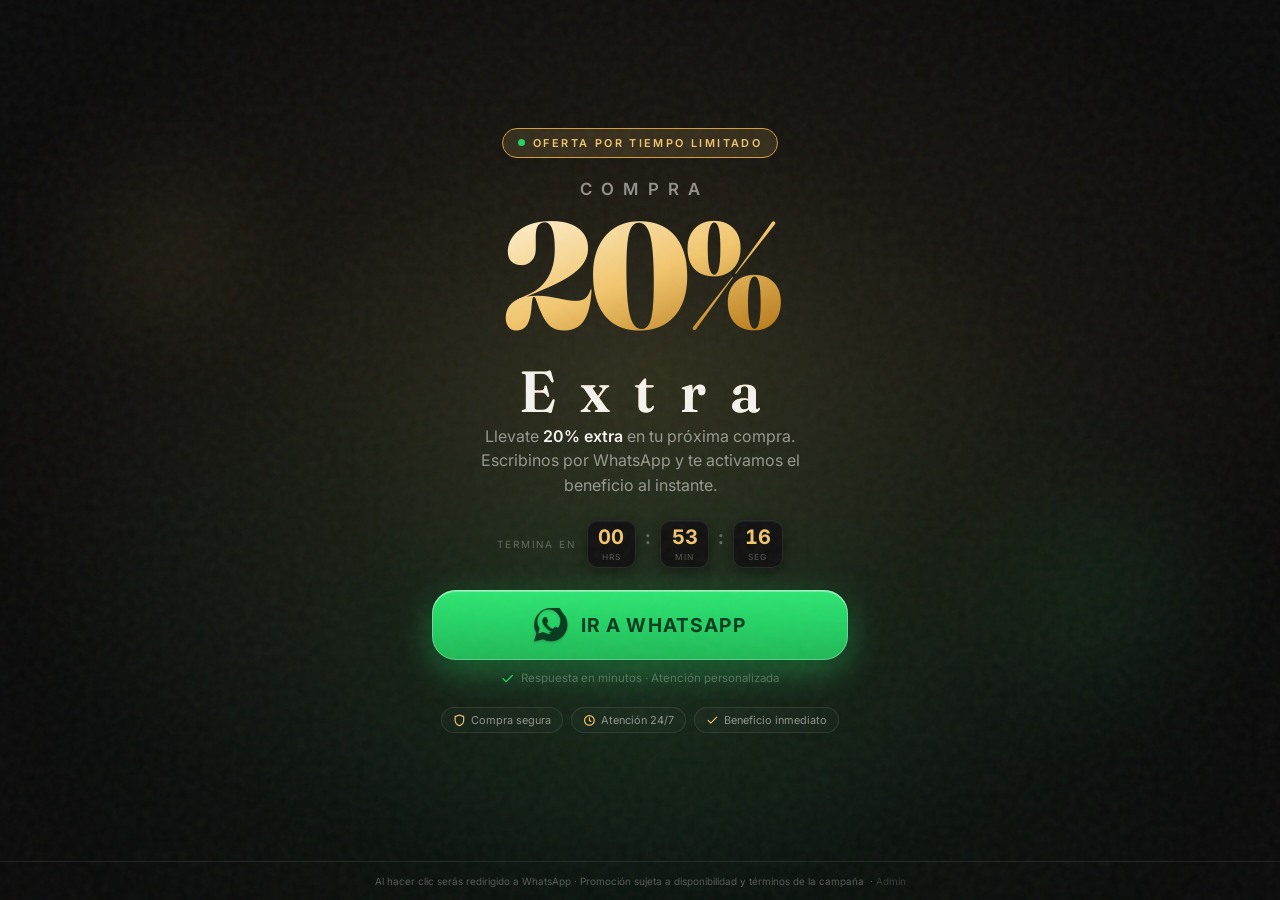
==== index.html @ f652fcaa "Update README and index.html for improved clarity and security measures" ====
<!DOCTYPE html>
<html lang="es">
<head>
<meta charset="UTF-8" />
<meta name="viewport" content="width=device-width, initial-scale=1.0, viewport-fit=cover" />
<meta name="description" content="Promoción especial: COMPRA y llevate 20% EXTRA. Escribinos por WhatsApp y aprovechá la oferta por tiempo limitado." />
<meta name="theme-color" content="#0b0b0b" />
<title>COMPRA · 20% EXTRA | Oferta Especial</title>

<!-- Open Graph / redes -->
<meta property="og:title" content="COMPRA · 20% EXTRA" />
<meta property="og:description" content="Llevate 20% EXTRA en tu compra. Escribinos por WhatsApp." />
<meta property="og:type" content="website" />

<!-- Favicon inline (emoji 🎁) -->
<link rel="icon" href="data:image/svg+xml,<svg xmlns=%22http://www.w3.org/2000/svg%22 viewBox=%220 0 100 100%22><text y=%22.9em%22 font-size=%2290%22>🎁</text></svg>" />

<!-- Tipografías: Fraunces (display) + Inter (texto) -->
<link rel="preconnect" href="https://fonts.googleapis.com" />
<link rel="preconnect" href="https://fonts.gstatic.com" crossorigin />
<link href="https://fonts.googleapis.com/css2?family=Fraunces:opsz,wght@9..144,600;9..144,900&family=Inter:wght@400;500;600;700&display=swap" rel="stylesheet" />

<style>
/* ==========================================================
   DESIGN TOKENS
   ========================================================== */
:root {
  --bg:            #0b0b0b;
  --bg-soft:       #111110;
  --gold:          #f2c66d;
  --gold-deep:     #d4a03f;
  --gold-soft:     rgba(242, 198, 109, .14);
  --wa:            #25D366;
  --wa-deep:       #1fb855;
  --wa-dark:       #053b1e;
  --text:          #f5f3ee;
  --text-dim:      rgba(245, 243, 238, .55);
  --text-faint:    rgba(245, 243, 238, .32);
  --line:          rgba(245, 243, 238, .10);
  --radius-lg:     1.5rem;
  --radius-md:     1rem;
  --ease-spring:   cubic-bezier(.22, 1.4, .36, 1);
  --ease-out:      cubic-bezier(.16, 1, .3, 1);
}

*, *::before, *::after { margin: 0; padding: 0; box-sizing: border-box; -webkit-tap-highlight-color: transparent; }

html { height: 100%; }

body {
  min-height: 100svh;
  background: var(--bg);
  color: var(--text);
  font-family: 'Inter', system-ui, -apple-system, sans-serif;
  display: flex;
  flex-direction: column;
  overflow-x: hidden;
  position: relative;
  isolation: isolate;
}

::selection { background: var(--gold); color: #0b0b0b; }

:focus-visible {
  outline: 2px solid var(--wa);
  outline-offset: 4px;
  border-radius: 4px;
}

/* ==========================================================
   FONDO: gradientes radiales + grano
   ========================================================== */
.bg-fx { position: fixed; inset: 0; z-index: -1; overflow: hidden; pointer-events: none; }

.bg-fx::before {
  content: "";
  position: absolute;
  top: -22%; left: 50%;
  transform: translateX(-50%);
  width: 130vmax; height: 90vmax;
  background: radial-gradient(ellipse at center, rgba(242,198,109,.16) 0%, rgba(242,198,109,.05) 32%, transparent 62%);
}
.bg-fx::after {
  content: "";
  position: absolute;
  bottom: -30%; left: 50%;
  transform: translateX(-50%);
  width: 110vmax; height: 80vmax;
  background: radial-gradient(ellipse at center, rgba(37,211,102,.13) 0%, rgba(37,211,102,.04) 35%, transparent 65%);
}

/* Orbes flotantes decorativos */
.orb {
  position: absolute;
  border-radius: 50%;
  filter: blur(60px);
  opacity: .5;
  animation: orbFloat 11s ease-in-out infinite alternate;
}
.orb--gold  { width: 180px; height: 180px; top: 12%;  left: -70px;  background: radial-gradient(circle, rgba(242,198,109,.35), transparent 70%); }
.orb--green { width: 220px; height: 220px; bottom: 18%; right: -80px; background: radial-gradient(circle, rgba(37,211,102,.30), transparent 70%); animation-delay: -5.5s; }

@keyframes orbFloat {
  from { transform: translateY(0) scale(1); }
  to   { transform: translateY(-46px) scale(1.12); }
}

/* Grano de película (SVG feTurbulence) */
.grain {
  position: fixed; inset: -50%;
  z-index: 50;
  pointer-events: none;
  opacity: .05;
  background-image: url("data:image/svg+xml,%3Csvg viewBox='0 0 250 250' xmlns='http://www.w3.org/2000/svg'%3E%3Cfilter id='n'%3E%3CfeTurbulence type='fractalNoise' baseFrequency='0.85' numOctaves='3' stitchTiles='stitch'/%3E%3C/filter%3E%3Crect width='100%25' height='100%25' filter='url(%23n)'/%3E%3C/svg%3E");
  animation: grainShift 7s steps(6) infinite;
}
@keyframes grainShift {
  0%,100% { transform: translate(0,0); }
  20% { transform: translate(-3%,2%); }
  40% { transform: translate(3%,-2%); }
  60% { transform: translate(-2%,-3%); }
  80% { transform: translate(2%,3%); }
}

/* ==========================================================
   LAYOUT PRINCIPAL
   ========================================================== */
.page {
  flex: 1;
  display: flex;
  flex-direction: column;
  align-items: center;
  justify-content: center;
  text-align: center;
  padding: max(1.1rem, env(safe-area-inset-top)) 1.25rem max(1.1rem, env(safe-area-inset-bottom));
  gap: clamp(.9rem, 2.6vh, 1.6rem);
}

/* ---------- Badge superior ---------- */
.badge {
  display: inline-flex;
  align-items: center;
  gap: .5rem;
  padding: .42rem .95rem;
  border: 1px solid var(--gold-deep);
  border-radius: 999px;
  background: var(--gold-soft);
  color: var(--gold);
  font-size: .68rem;
  font-weight: 600;
  letter-spacing: .22em;
  text-transform: uppercase;
  backdrop-filter: blur(6px);
  animation: rise .7s var(--ease-out) both;
}
.badge .dot {
  width: .45rem; height: .45rem;
  border-radius: 50%;
  background: var(--wa);
  box-shadow: 0 0 0 0 rgba(37,211,102,.6);
  animation: livePulse 2s ease-out infinite;
}
@keyframes livePulse {
  0%   { box-shadow: 0 0 0 0 rgba(37,211,102,.55); }
  70%  { box-shadow: 0 0 0 .55rem rgba(37,211,102,0); }
  100% { box-shadow: 0 0 0 0 rgba(37,211,102,0); }
}

/* ---------- Promoción principal ---------- */
.promo { display: flex; flex-direction: column; align-items: center; gap: .35rem; }

.promo__kicker {
  font-size: clamp(.85rem, 3.4vw, 1.05rem);
  font-weight: 600;
  letter-spacing: .55em;
  text-indent: .55em; /* equilibra el letter-spacing */
  text-transform: uppercase;
  color: var(--text-dim);
  animation: rise .7s var(--ease-out) .12s both;
}

.promo__title {
  font-family: 'Fraunces', serif;
  font-weight: 900;
  font-size: clamp(4.4rem, 22vw, 9.5rem);
  line-height: .92;
  letter-spacing: -0.03em;
  background: linear-gradient(160deg, #fff6dd 0%, var(--gold) 28%, #b57716 52%, #ffe9a8 68%, var(--gold) 85%, #fff6dd 100%);
  background-size: 220% 100%;
  -webkit-background-clip: text;
          background-clip: text;
  -webkit-text-fill-color: transparent;
  color: transparent;
  filter: drop-shadow(0 6px 34px rgba(242,198,109,.28));
  animation: rise .8s var(--ease-out) .22s both, shimmer 5.5s ease-in-out 1.2s infinite;
}
@keyframes shimmer {
  0%, 100% { background-position: 0% 50%; }
  50%      { background-position: 100% 50%; }
}
.promo__title .extra {
  display: block;
  font-size: .38em;
  font-weight: 600;
  letter-spacing: .42em;
  text-indent: .42em;
  margin-top: .35em;
  -webkit-text-fill-color: var(--text);
  color: var(--text);
  background: none;
  filter: none;
}

.promo__sub {
  max-width: 34ch;
  font-size: clamp(.85rem, 3.6vw, 1rem);
  line-height: 1.55;
  color: var(--text-dim);
  animation: rise .7s var(--ease-out) .34s both;
}
.promo__sub strong { color: var(--text); font-weight: 600; }

/* ---------- Countdown ---------- */
.countdown {
  display: flex;
  align-items: center;
  gap: .55rem;
  animation: rise .7s var(--ease-out) .44s both;
}
.countdown__label {
  font-size: .62rem;
  letter-spacing: .18em;
  text-transform: uppercase;
  color: var(--text-faint);
  margin-right: .15rem;
}
.countdown__cell {
  min-width: 3.1rem;
  padding: .4rem .35rem .35rem;
  background: var(--bg-soft);
  border: 1px solid var(--line);
  border-radius: .65rem;
  box-shadow: inset 0 1px 0 rgba(255,255,255,.05), 0 4px 14px rgba(0,0,0,.4);
}
.countdown__num {
  display: block;
  font-variant-numeric: tabular-nums;
  font-size: 1.25rem;
  font-weight: 700;
  color: var(--gold);
  line-height: 1;
}
.countdown__unit {
  display: block;
  margin-top: .3rem;
  font-size: .52rem;
  letter-spacing: .14em;
  text-transform: uppercase;
  color: var(--text-faint);
}
.countdown__sep { font-size: 1.15rem; font-weight: 700; color: var(--text-faint); padding-bottom: .9rem; }

/* ---------- CTA WhatsApp ---------- */
.cta-wrap {
  display: flex;
  flex-direction: column;
  align-items: center;
  gap: .7rem;
  width: 100%;
  animation: rise .7s var(--ease-out) .54s both;
}

.cta {
  position: relative;
  display: inline-flex;
  align-items: center;
  justify-content: center;
  gap: .8rem;
  width: min(100%, 26rem);
  padding: 1.05rem 1.6rem;
  border: none;
  border-radius: var(--radius-lg);
  background: linear-gradient(180deg, #2ee673 0%, var(--wa) 45%, var(--wa-deep) 100%);
  color: var(--wa-dark);
  font-family: 'Inter', sans-serif;
  font-size: clamp(1.02rem, 4.6vw, 1.2rem);
  font-weight: 700;
  letter-spacing: .06em;
  text-decoration: none;
  text-transform: uppercase;
  cursor: pointer;
  box-shadow:
    0 0 0 1px rgba(255,255,255,.28) inset,
    0 2px 0 rgba(255,255,255,.35) inset,
    0 10px 34px rgba(37,211,102,.42),
    0 2px 8px rgba(0,0,0,.5);
  transition: transform .18s var(--ease-spring), box-shadow .18s var(--ease-out), filter .18s var(--ease-out);
  overflow: hidden;
}
/* Aro de pulso detrás del botón */
.cta::before {
  content: "";
  position: absolute; inset: 0;
  border-radius: inherit;
  animation: ctaPulse 2.6s ease-out infinite;
  box-shadow: 0 0 0 0 rgba(37,211,102,.5);
  pointer-events: none;
}
@keyframes ctaPulse {
  0%   { box-shadow: 0 0 0 0 rgba(37,211,102,.45); }
  70%  { box-shadow: 0 0 0 1.4rem rgba(37,211,102,0); }
  100% { box-shadow: 0 0 0 0 rgba(37,211,102,0); }
}
/* Destello que cruza el botón */
.cta::after {
  content: "";
  position: absolute;
  top: -20%; left: -80%;
  width: 45%; height: 140%;
  background: linear-gradient(100deg, transparent, rgba(255,255,255,.65), transparent);
  transform: skewX(-22deg);
  animation: ctaGlare 3.8s ease-in-out 1.4s infinite;
  pointer-events: none;
}
@keyframes ctaGlare {
  0%, 55% { left: -80%; }
  85%, 100% { left: 135%; }
}
.cta:hover  { transform: translateY(-2px) scale(1.02); filter: brightness(1.06); box-shadow: 0 0 0 1px rgba(255,255,255,.3) inset, 0 2px 0 rgba(255,255,255,.4) inset, 0 14px 44px rgba(37,211,102,.52), 0 3px 10px rgba(0,0,0,.5); }
.cta:active { transform: translateY(1px) scale(.98); }

.cta svg { flex: 0 0 auto; width: 1.75em; height: 1.75em; filter: drop-shadow(0 1px 1px rgba(0,0,0,.25)); }

.cta-note {
  font-size: .72rem;
  color: var(--text-faint);
  display: flex;
  align-items: center;
  gap: .35rem;
}
.cta-note svg { width: .85rem; height: .85rem; stroke: var(--wa); }

/* ---------- Ref detectado (debug-friendly, sutil) ---------- */
.ref-tag {
  font-size: .62rem;
  letter-spacing: .12em;
  text-transform: uppercase;
  color: var(--text-faint);
  border: 1px dashed var(--line);
  border-radius: .4rem;
  padding: .28rem .55rem;
  animation: rise .7s var(--ease-out) .62s both;
}
.ref-tag[hidden] { display: none; }

/* ---------- Trust badges ---------- */
.trust {
  display: flex;
  flex-wrap: wrap;
  justify-content: center;
  gap: .45rem;
  animation: rise .7s var(--ease-out) .68s both;
}
.trust li {
  list-style: none;
  display: inline-flex;
  align-items: center;
  gap: .35rem;
  font-size: .68rem;
  color: var(--text-dim);
  border: 1px solid var(--line);
  border-radius: 999px;
  padding: .32rem .7rem;
  background: rgba(255,255,255,.02);
}
.trust svg { width: .8rem; height: .8rem; stroke: var(--gold); }

/* ==========================================================
   ANIMACIÓN DE ENTRADA
   ========================================================== */
@keyframes rise {
  from { opacity: 0; transform: translateY(26px); filter: blur(6px); }
  to   { opacity: 1; transform: translateY(0);    filter: blur(0); }
}

/* ==========================================================
   FOOTER
   ========================================================== */
.foot {
  padding: .8rem 1rem calc(.8rem + env(safe-area-inset-bottom));
  text-align: center;
  font-size: .62rem;
  color: var(--text-faint);
  border-top: 1px solid var(--line);
}

/* ==========================================================
   DESKTOP  ≥ 768px
   ========================================================== */
@media (min-width: 768px) {
  .page { gap: 1.35rem; }
  .cta { padding: 1.15rem 2rem; }
  .orb--gold  { left: 6%; top: 18%; }
  .orb--green { right: 6%; bottom: 22%; }
}

/* ==========================================================
   REDUCED MOTION
   ========================================================== */
@media (prefers-reduced-motion: reduce) {
  *, *::before, *::after {
    animation-duration: .001s !important;
    animation-iteration-count: 1 !important;
    transition-duration: .001s !important;
  }
}
/* ==========================================================
   PANEL DE ADMINISTRACIÓN
   ========================================================== */
.admin[hidden] { display: none; }
.admin {
  position: fixed; inset: 0;
  z-index: 70;
  display: flex;
  align-items: center;
  justify-content: center;
  padding: .9rem;
}
.admin__backdrop {
  position: absolute; inset: 0;
  background: rgba(4, 4, 4, .78);
  backdrop-filter: blur(8px);
  animation: fadeIn .25s var(--ease-out);
}
@keyframes fadeIn { from { opacity: 0; } to { opacity: 1; } }

.admin__panel {
  position: relative;
  width: min(100%, 34rem);
  max-height: 92svh;
  overflow-y: auto;
  overscroll-behavior: contain;
  background: linear-gradient(180deg, #151513 0%, var(--bg-soft) 100%);
  border: 1px solid rgba(242,198,109,.28);
  border-radius: var(--radius-lg);
  box-shadow: 0 30px 80px rgba(0,0,0,.65), 0 0 0 1px rgba(255,255,255,.04) inset;
  padding: 1.25rem 1.25rem 1.4rem;
  text-align: left;
  animation: panelIn .35s var(--ease-spring);
}
@keyframes panelIn { from { opacity: 0; transform: translateY(28px) scale(.96); } to { opacity: 1; transform: none; } }

.admin__head {
  display: flex; align-items: flex-start; justify-content: space-between; gap: 1rem;
  border-bottom: 1px solid var(--line);
  padding-bottom: .85rem;
  margin-bottom: .9rem;
}
.admin__kicker {
  font-size: .58rem; letter-spacing: .3em; text-transform: uppercase;
  color: var(--gold); font-weight: 600; margin-bottom: .3rem;
}
.admin__title {
  font-family: 'Fraunces', serif; font-weight: 600;
  font-size: 1.25rem; letter-spacing: -.01em; color: var(--text);
}
.admin__close {
  flex: 0 0 auto;
  width: 2.1rem; height: 2.1rem;
  display: grid; place-items: center;
  background: rgba(255,255,255,.04);
  border: 1px solid var(--line);
  border-radius: .65rem;
  color: var(--text-dim);
  cursor: pointer;
  transition: color .15s, border-color .15s, transform .15s;
}
.admin__close:hover { color: var(--text); border-color: rgba(255,255,255,.25); transform: rotate(90deg); }
.admin__close svg { width: 1rem; height: 1rem; }

.admin__notice {
  display: flex; gap: .55rem; align-items: flex-start;
  font-size: .72rem; line-height: 1.5; color: var(--gold);
  background: var(--gold-soft);
  border: 1px solid rgba(242,198,109,.30);
  border-left-width: 3px;
  border-radius: .6rem;
  padding: .6rem .7rem;
  margin-bottom: .95rem;
}
.admin__notice code {
  font-family: ui-monospace, monospace; font-size: .85em;
  background: rgba(0,0,0,.35); border-radius: .3em; padding: .1em .35em;
}

.field { display: block; margin-bottom: .8rem; }
.field__label {
  display: block;
  font-size: .62rem; letter-spacing: .16em; text-transform: uppercase;
  color: var(--text-faint); font-weight: 600;
  margin-bottom: .35rem;
}
.field input, .field select, .campaign-row input {
  width: 100%;
  background: #161613;
  border: 1px solid var(--line);
  border-radius: .6rem;
  color: var(--text);
  font-family: 'Inter', sans-serif;
  font-size: .9rem;
  padding: .62rem .7rem;
  transition: border-color .15s, box-shadow .15s;
}
.field input:focus, .field select:focus, .campaign-row input:focus {
  outline: none;
  border-color: var(--wa);
  box-shadow: 0 0 0 3px rgba(37,211,102,.18);
}

.campaigns__head {
  display: grid;
  grid-template-columns: minmax(0,1fr) minmax(0,1.15fr) 2.2rem;
  gap: .5rem;
  padding: 0 .2rem .35rem;
  font-size: .58rem; letter-spacing: .16em; text-transform: uppercase;
  color: var(--text-faint); font-weight: 600;
}
.campaigns__list { list-style: none; display: flex; flex-direction: column; gap: .45rem; margin-bottom: .6rem; }
.campaign-row {
  display: grid;
  grid-template-columns: minmax(0,1fr) minmax(0,1.15fr) 2.2rem;
  gap: .5rem; align-items: center;
}
.campaign-row input.input--error { border-color: #ff5a5a; box-shadow: 0 0 0 3px rgba(255,90,90,.15); }
.campaign-row__del {
  width: 2.2rem; height: 2.2rem;
  display: grid; place-items: center;
  background: rgba(255,90,90,.08);
  border: 1px solid rgba(255,90,90,.25);
  border-radius: .6rem;
  color: #ff9c9c;
  cursor: pointer;
  transition: background .15s, transform .15s;
}
.campaign-row__del:hover { background: rgba(255,90,90,.18); transform: scale(1.08); }
.campaign-row__del svg { width: 1rem; height: 1rem; }

.btn {
  display: inline-flex; align-items: center; justify-content: center; gap: .4rem;
  font-family: 'Inter', sans-serif;
  font-size: .78rem; font-weight: 600;
  letter-spacing: .04em;
  border-radius: .7rem;
  padding: .68rem 1rem;
  cursor: pointer;
  border: 1px solid transparent;
  transition: transform .15s, filter .15s, background .15s, border-color .15s, color .15s;
  white-space: nowrap;
}
.btn:active { transform: scale(.96); }
.btn--primary {
  background: linear-gradient(180deg, #2ee673, var(--wa) 55%, var(--wa-deep));
  color: var(--wa-dark);
  box-shadow: 0 6px 18px rgba(37,211,102,.35);
}
.btn--primary:hover { filter: brightness(1.08); }
.btn--ghost {
  background: rgba(255,255,255,.04);
  border-color: var(--line);
  color: var(--text-dim);
}
.btn--ghost:hover { color: var(--text); border-color: rgba(255,255,255,.22); }
.btn--small { padding: .5rem .8rem; font-size: .72rem; }

.admin__actions { display: flex; gap: .55rem; margin: .9rem 0; flex-wrap: wrap; }
.admin__export { display: flex; gap: .45rem; flex-wrap: wrap; border-top: 1px solid var(--line); padding-top: .85rem; margin-bottom: .9rem; }

.linkbuilder__row {
  display: grid;
  grid-template-columns: minmax(0,.9fr) minmax(0,1.6fr) auto;
  gap: .45rem;
  margin: .35rem 0 .35rem;
}
.linkbuilder__row input {
  background: #101010;
  border: 1px solid var(--line);
  border-radius: .6rem;
  color: var(--gold);
  font-family: ui-monospace, monospace;
  font-size: .72rem;
  padding: .55rem .6rem;
  min-width: 0;
}
.admin__fine { font-size: .62rem; color: var(--text-faint); line-height: 1.5; margin-top: .35rem; }
.admin__fine code { font-family: ui-monospace, monospace; background: rgba(255,255,255,.05); padding: .05em .3em; border-radius: .3em; }

.pinrow { display: flex; gap: .55rem; align-items: flex-end; border-top: 1px solid var(--line); padding-top: .85rem; }
.pinrow .field { flex: 1; margin-bottom: 0; }

/* Portón PIN */
.admin__gate { text-align: center; padding: .5rem .25rem .25rem; }
.admin__gate p { font-size: .8rem; color: var(--text-dim); margin-bottom: .65rem; }
.admin__gate form { display: flex; gap: .5rem; max-width: 20rem; margin: 0 auto; }
.admin__gate input {
  flex: 1; min-width: 0;
  background: #161613; border: 1px solid var(--line); border-radius: .6rem;
  color: var(--text); padding: .65rem .75rem; font-size: .95rem;
  letter-spacing: .2em; text-align: center;
}
.admin__gate input:focus { outline: none; border-color: var(--gold); box-shadow: 0 0 0 3px var(--gold-soft); }

/* Toast de confirmación */
.toast {
  position: absolute;
  left: 50%; bottom: 1.1rem;
  transform: translate(-50%, 12px);
  background: #1d1d1a;
  border: 1px solid rgba(37,211,102,.4);
  color: #8bf0b4;
  font-size: .75rem; font-weight: 600;
  padding: .45rem .95rem;
  border-radius: 999px;
  opacity: 0; pointer-events: none;
  transition: opacity .25s, transform .25s;
  white-space: nowrap;
  max-width: 90%;
  overflow: hidden; text-overflow: ellipsis;
}
.toast--show { opacity: 1; transform: translate(-50%, 0); }
.toast--error { border-color: rgba(255,90,90,.45); color: #ff9c9c; }

@media (max-width: 560px) {
  .admin { padding: 0; align-items: flex-end; }
  .admin__panel {
    width: 100%; max-height: 96svh;
    border-radius: 1.1rem 1.1rem 0 0;
    border-left: none; border-right: none; border-bottom: none;
    padding: 1.1rem 1rem calc(1.2rem + env(safe-area-inset-bottom));
  }
  .campaigns__head { display: none; }
  .campaign-row {
    grid-template-columns: 1fr 2.2rem;
    grid-template-areas: "code del" "phone del";
    row-gap: .35rem;
  }
  .campaign-row input[data-field="code"]  { grid-area: code; }
  .campaign-row input[data-field="phone"] { grid-area: phone; }
  .campaign-row__del { grid-area: del; align-self: stretch; height: auto; }
  .linkbuilder__row { grid-template-columns: 1fr; }
  .linkbuilder__row select { order: -1; }
}

</style>
</head>

<body>

<!-- Capas de fondo decorativas -->
<div class="bg-fx" aria-hidden="true">
  <div class="orb orb--gold"></div>
  <div class="orb orb--green"></div>
</div>
<div class="grain" aria-hidden="true"></div>

<main class="page">

  <!-- Badge de campaña activa -->
  <span class="badge"><span class="dot"></span> Oferta por tiempo limitado</span>

  <!-- Encabezado promocional -->
  <header class="promo">
    <p class="promo__kicker">Compra</p>
    <h1 class="promo__title">20%<span class="extra">Extra</span></h1>
    <p class="promo__sub">Llevate <strong>20% extra</strong> en tu próxima compra.<br />Escribinos por WhatsApp y te activamos el beneficio al instante.</p>
  </header>

  <!-- Countdown hasta las 23:59 de hoy -->
  <div class="countdown" role="timer" aria-label="Tiempo restante de la oferta">
    <span class="countdown__label">Termina en</span>
    <div class="countdown__cell"><span class="countdown__num" id="cd-h">00</span><span class="countdown__unit">hrs</span></div>
    <span class="countdown__sep">:</span>
    <div class="countdown__cell"><span class="countdown__num" id="cd-m">00</span><span class="countdown__unit">min</span></div>
    <span class="countdown__sep">:</span>
    <div class="countdown__cell"><span class="countdown__num" id="cd-s">00</span><span class="countdown__unit">seg</span></div>
  </div>

  <!-- CTA principal: WhatsApp -->
  <div class="cta-wrap">
    <a id="cta-whatsapp" class="cta" href="https://wa.me/595981234567?text=Hola%2C%20vengo%20de%20la%20campa%C3%B1a"
       target="_blank" rel="noopener noreferrer" aria-label="Ir a WhatsApp y aprovechar la oferta">
      <!-- Icono oficial de WhatsApp -->
      <svg viewBox="0 0 24 24" fill="currentColor" aria-hidden="true">
        <path d="M17.472 14.382c-.297-.149-1.758-.867-2.03-.967-.273-.099-.471-.148-.67.15-.197.297-.767.966-.94 1.164-.173.199-.347.223-.644.075-.297-.15-1.255-.463-2.39-1.475-.883-.788-1.48-1.761-1.653-2.059-.173-.297-.018-.458.13-.606.134-.133.297-.347.446-.52.149-.174.198-.298.297-.497.099-.198.05-.371-.025-.52-.075-.149-.669-1.612-.916-2.207-.242-.579-.487-.5-.669-.51-.173-.008-.371-.01-.57-.01-.198 0-.52.074-.792.372-.272.297-1.04 1.016-1.04 2.479 0 1.462 1.065 2.875 1.213 3.074.149.198 2.096 3.2 5.077 4.487.709.306 1.262.489 1.694.625.712.227 1.36.195 1.871.118.571-.085 1.758-.718 2.006-1.41.248-.694.248-1.289.173-1.41-.074-.124-.272-.198-.57-.347m-5.421 4.403h-.004a9.87 9.87 0 01-5.031-1.378l-.361-.214-3.741.982.998-3.648-.235-.374a8.19 8.19 0 01-1.26-4.827 8.203 8.203 0 018.224-8.207c2.196 0 4.258.858 5.815 2.414a8.187 8.187 0 012.408 5.822c-.006 4.527-3.687 8.203-8.231 8.203m7.103-18.31A10.137 10.137 0 0012.051 0C5.495 0 .16 5.335.157 11.892c0 2.096.547 4.142 1.588 5.945L.057 24l6.305-1.654a11.882 11.882 0 005.687 1.448h.005c6.554 0 11.89-5.335 11.893-11.893a11.821 11.821 0 00-3.48-8.413z"/>
      </svg>
      Ir a WhatsApp
    </a>

    <p class="cta-note">
      <svg viewBox="0 0 24 24" fill="none" stroke-width="2.4" stroke-linecap="round" stroke-linejoin="round" aria-hidden="true"><path d="M20 6L9 17l-5-5"/></svg>
      Respuesta en minutos · Atención personalizada
    </p>

    <!-- Muestra el ref/código activo (visible solo cuando la URL lo trae) -->
    <span id="ref-tag" class="ref-tag" hidden></span>
  </div>

  <!-- Señales de confianza -->
  <ul class="trust" aria-label="Garantías">
    <li><svg viewBox="0 0 24 24" fill="none" stroke-width="2.2" stroke-linecap="round" stroke-linejoin="round"><path d="M12 22s8-3.6 8-10V5l-8-3-8 3v7c0 6.4 8 10 8 10z"/></svg>Compra segura</li>
    <li><svg viewBox="0 0 24 24" fill="none" stroke-width="2.2" stroke-linecap="round" stroke-linejoin="round"><circle cx="12" cy="12" r="9"/><path d="M12 7v5l3 2"/></svg>Atención 24/7</li>
    <li><svg viewBox="0 0 24 24" fill="none" stroke-width="2.2" stroke-linecap="round" stroke-linejoin="round"><path d="M20 6L9 17l-5-5"/></svg>Beneficio inmediato</li>
  </ul>

</main>

<!-- ══════════════════════════════════════════════
     PANEL DE ADMINISTRACIÓN  (se abre con ?admin=1)
     ══════════════════════════════════════════════ -->
<div id="admin-root" class="admin" hidden>
  <div class="admin__backdrop" data-close-admin aria-hidden="true"></div>

  <section class="admin__panel" role="dialog" aria-modal="true" aria-labelledby="admin-title">
    <header class="admin__head">
      <div>
        <p class="admin__kicker">⚙ Panel de control</p>
        <h2 class="admin__title" id="admin-title">Administración de campañas</h2>
      </div>
      <button type="button" class="admin__close" data-close-admin aria-label="Cerrar panel">
        <svg viewBox="0 0 24 24" fill="none" stroke="currentColor" stroke-width="2.2" stroke-linecap="round"><path d="M6 6l12 12M18 6L6 18"/></svg>
      </button>
    </header>

    <!-- Portón de acceso (protección visual del lado del cliente) -->
    <div class="admin__gate" id="admin-gate">
      <p>Ingresá el PIN de administrador</p>
      <form id="gate-form" autocomplete="off">
        <input type="password" id="gate-pin" inputmode="numeric" placeholder="PIN" aria-label="PIN de administrador" autocomplete="off" />
        <button type="submit" class="btn btn--primary btn--small">Entrar</button>
      </form>
      <p class="admin__fine" style="margin-top:.7rem">PIN por defecto: <code>*****</code> — cambialo adentro del panel.</p>
    </div>

    <!-- Cuerpo del panel -->
    <div class="admin__body" id="admin-body" hidden>
      <div class="admin__notice">
        <span aria-hidden="true">ℹ️</span>
        <span>Los cambios se guardan en <strong>este navegador</strong> (localStorage). Para publicarlos en tu hosting, usá <strong>Copiar config</strong> y pegala reemplazando <code>DEFAULT_CONFIG</code> en <code>index.html</code>, o descargá el respaldo JSON.</span>
      </div>

      <label class="field">
        <span class="field__label">Número por defecto (fallback)</span>
        <input id="f-default" inputmode="numeric" placeholder="595981234567" autocomplete="off" />
      </label>

      <label class="field">
        <span class="field__label">Mensaje pre-cargado en WhatsApp</span>
        <input id="f-message" type="text" autocomplete="off" />
      </label>

      <p class="field__label" style="margin-bottom:.35rem">Campañas (código <code style="text-transform:none">?ref=</code> → número)</p>
      <div class="campaigns__head" aria-hidden="true"><span>Código</span><span>WhatsApp (internacional, sin +)</span><span></span></div>
      <ul class="campaigns__list" id="campaign-rows"></ul>
      <button type="button" id="add-campaign" class="btn btn--ghost btn--small">+ Agregar campaña</button>

      <div class="admin__actions">
        <button type="button" id="save-config" class="btn btn--primary">💾 Guardar cambios</button>
        <button type="button" id="reset-config" class="btn btn--ghost">↺ Restablecer</button>
      </div>

      <div class="admin__export">
        <button type="button" id="copy-config" class="btn btn--ghost btn--small">⧉ Copiar config (JS)</button>
        <button type="button" id="download-config" class="btn btn--ghost btn--small">↓ Descargar JSON</button>
        <label class="btn btn--ghost btn--small" for="import-file" style="cursor:pointer">↑ Importar JSON</label>
        <input type="file" id="import-file" accept="application/json,.json" hidden />
      </div>

      <div class="linkbuilder">
        <p class="field__label" style="margin-bottom:0">Generador de enlaces para tus anuncios</p>
        <div class="linkbuilder__row">
          <select id="lb-ref" aria-label="Elegí la campaña"></select>
          <input id="lb-output" readonly aria-label="Enlace generado" />
          <button type="button" id="lb-copy" class="btn btn--primary btn--small">Copiar</button>
        </div>
        <p class="admin__fine">También podés usar <code>?phone=595...</code> directo en la URL. El enlace siempre apunta a esta misma página.</p>
      </div>

      <form id="pin-form" class="pinrow" autocomplete="off">
        <label class="field">
          <span class="field__label">Cambiar PIN de acceso</span>
          <input id="f-pin" type="password" placeholder="Nuevo PIN" autocomplete="new-password" />
        </label>
        <button type="submit" class="btn btn--ghost btn--small">Actualizar PIN</button>
      </form>
    </div>

    <div class="toast" id="admin-toast" role="status" aria-live="polite"></div>
  </section>
</div>

<footer class="foot">
  Al hacer clic serás redirigido a WhatsApp · Promoción sujeta a disponibilidad y términos de la campaña
  <span aria-hidden="true">&nbsp;·&nbsp;</span><a href="?admin=1" style="color:inherit;text-decoration:none;opacity:.6" title="Acceso administrador">Admin</a>
</footer>

<script>
/* ==========================================================
   CONFIGURACIÓN DE CAMPAÑAS (valores por defecto / fábrica)
   ----------------------------------------------------------
   👉 Estos son los valores que trae el archivo de fábrica.
      Se pueden sobre-escribir desde el panel (?admin=1), que
      guarda los cambios en localStorage de este navegador.

   Formato del número: internacional SIN "+" ni espacios.
   Para publicar cambios en producción: panel → «Copiar config (JS)»
   y pegarlo reemplazando este bloque DEFAULT_CONFIG.
   ========================================================== */
var DEFAULT_CONFIG = {
  "defaultPhone": "595981234567",
  "refs": {
    "casino": "595981111111",
    "ropa": "595982222222",
    "tienda": "595983333333",
    "mayorista": "595984444444"
  },
  "message": "Hola, vengo de la campaña"
};

var LS_CONFIG = 'wa_campaign_config_v1';   // override del admin (localStorage)
var LS_PIN    = 'wa_admin_pin';            // PIN del panel
var DEFAULT_PIN = 'admin';

/* ---------- Validadores reutilizables ---------- */
function isValidPhone(p) { return /^\d{8,15}$/.test(String(p || '').trim()); }
function isValidRef(c)   { return /^[a-z0-9_-]{2,30}$/.test(String(c || '').trim().toLowerCase()); }

/* ---------- Carga efectiva: localStorage (admin) > DEFAULT_CONFIG ---------- */
function cloneConfig(c) {
  return { defaultPhone: c.defaultPhone, refs: Object.assign({}, c.refs), message: c.message };
}

function sanitizeRefs(input) {
  var clean = {};
  if (!input || typeof input !== 'object') return clean;
  for (var k in input) {
    if (!Object.prototype.hasOwnProperty.call(input, k)) continue;
    var code  = String(k).trim().toLowerCase();
    var phone = String(input[k] || '').trim();
    if (isValidRef(code) && isValidPhone(phone)) clean[code] = phone;
  }
  return clean;
}

function loadConfig() {
  try {
    var raw = localStorage.getItem(LS_CONFIG);
    if (!raw) return { config: cloneConfig(DEFAULT_CONFIG), override: false };
    var s   = JSON.parse(raw);
    var cfg = cloneConfig(DEFAULT_CONFIG);
    if (isValidPhone(s.defaultPhone))              cfg.defaultPhone = String(s.defaultPhone).trim();
    var refs = sanitizeRefs(s.refs);
    cfg.refs = refs; // un override válido reemplaza el mapa completo
    if (typeof s.message === 'string' && s.message.trim()) cfg.message = s.message;
    return { config: cfg, override: true };
  } catch (e) {
    console.warn('[campaña] Config guardada ilegible, usando DEFAULT_CONFIG.', e);
    return { config: cloneConfig(DEFAULT_CONFIG), override: false };
  }
}

var loadedConfig = loadConfig();
var CONFIG       = loadedConfig.config;
var USING_LOCAL_OVERRIDE = loadedConfig.override;

/* ==========================================================
   RESOLUCIÓN DINÁMICA DEL NÚMERO SEGÚN LA URL
   ----------------------------------------------------------
   Soporta:
     ?phone=595981111111   → usa ese número directo
     ?ref=casino           → busca "casino" en CONFIG.refs
   Prioridad: phone válido > ref conocido > defaultPhone
   ========================================================== */
function resolveCampaign() {
  var params    = new URLSearchParams(window.location.search);
  var phoneRaw  = (params.get('phone') || '').trim();
  var refRaw    = (params.get('ref')   || '').trim().toLowerCase();

  var phone      = CONFIG.defaultPhone;
  var source     = 'default';
  var refTagText = '';

  // 1) Opción directa por teléfono (sanitizada: solo dígitos, 8–15 caracteres)
  var phoneClean = phoneRaw.replace(/\D/g, '');
  if (isValidPhone(phoneClean)) {
    phone  = phoneClean;
    source = 'phone';
    refTagText = 'Campaña: directo · ' + phone;
  }
  // 2) Opción por código de referencia/campaña
  else if (refRaw && Object.prototype.hasOwnProperty.call(CONFIG.refs, refRaw)) {
    phone  = CONFIG.refs[refRaw];
    source = 'ref';
    refTagText = 'Campaña: ' + refRaw.toUpperCase();
  }
  // 3) Fallback: número por defecto
  else {
    phone  = CONFIG.defaultPhone;
    source = 'default';
    if (refRaw) {
      // ref desconocido: se loguea pero se usa el fallback silenciosamente
      console.warn('[campaña] ref "' + refRaw + '" no está mapeado en CONFIG.refs. Usando número por defecto.');
    }
  }

  // Actualizar el href del botón con el formato oficial de wa.me
  var cta = document.getElementById('cta-whatsapp');
  if (cta) {
    cta.href = 'https://wa.me/' + phone + '?text=' + encodeURIComponent(CONFIG.message);
    cta.setAttribute('aria-label', 'Ir a WhatsApp y aprovechar la oferta (campaña: ' + source + ')');
    // Tracking opcional para analítica (sin backend)
    cta.dataset.campaignSource = source;
    cta.dataset.campaignRef    = refRaw || '';
  }

  // Mostrar la etiqueta de campaña si la URL trajo un parámetro reconocible
  var tag = document.getElementById('ref-tag');
  if (tag) {
    if (refTagText) { tag.textContent = refTagText; tag.hidden = false; }
    else            { tag.hidden = true; }
  }

  // Trazabilidad en consola para QA de campañas
  console.info('[campaña] fuente=' + source + ' | número=' + phone + (refRaw ? ' | ref=' + refRaw : '') + (USING_LOCAL_OVERRIDE ? ' | config=localStorage' : ' | config=archivo'));
  return phone;
}
resolveCampaign();

/* ==========================================================
   PANEL DE ADMINISTRACIÓN
   ----------------------------------------------------------
   Se abre con ?admin=1 (o con el enlace "Admin" del footer).
   • PIN por defecto: "admin" (cambiable dentro del panel).
     Es protección visual del lado del cliente, NO seguridad real.
   • Los cambios se guardan en localStorage (este navegador) y
     sobre-escriben DEFAULT_CONFIG al cargar la página.
   • Para publicarlos en producción: «Copiar config (JS)» y pegar
     en index.html, o «Descargar JSON» como respaldo.
   ========================================================== */
(function adminModule() {
  var root = document.getElementById('admin-root');
  if (!root) return;

  var gate     = document.getElementById('admin-gate');
  var body     = document.getElementById('admin-body');
  var toastEl  = document.getElementById('admin-toast');
  var rowsEl   = document.getElementById('campaign-rows');
  var fDefault = document.getElementById('f-default');
  var fMessage = document.getElementById('f-message');
  var lbRef    = document.getElementById('lb-ref');
  var lbOutput = document.getElementById('lb-output');

  var unlocked   = false;
  var toastTimer = null;

  /* ---------- Utilidades ---------- */
  function toast(msg, isError) {
    toastEl.textContent = msg;
    toastEl.classList.toggle('toast--error', !!isError);
    toastEl.classList.add('toast--show');
    clearTimeout(toastTimer);
    toastTimer = setTimeout(function () { toastEl.classList.remove('toast--show'); }, 2800);
  }

  function fallbackCopy(text) {
    var ta = document.createElement('textarea');
    ta.value = text;
    ta.style.cssText = 'position:fixed;top:0;left:0;opacity:0';
    document.body.appendChild(ta);
    ta.select();
    try { document.execCommand('copy'); } catch (e) { /* noop */ }
    document.body.removeChild(ta);
  }

  function copyText(text, okMsg) {
    var done = function () { toast(okMsg || 'Copiado al portapapeles ✓'); };
    if (navigator.clipboard && navigator.clipboard.writeText) {
      navigator.clipboard.writeText(text).then(done, function () { fallbackCopy(text); done(); });
    } else {
      fallbackCopy(text);
      done();
    }
  }

  function baseUrl() {
    return window.location.href.split('?')[0].split('#')[0];
  }

  /* ---------- Filas de campañas ---------- */
  function makeRow(code, phone) {
    var li = document.createElement('li');
    li.className = 'campaign-row';

    var codeInput = document.createElement('input');
    codeInput.dataset.field = 'code';
    codeInput.placeholder   = 'ej. casino';
    codeInput.value         = code || '';
    codeInput.autocomplete  = 'off';
    codeInput.spellcheck    = false;
    codeInput.setAttribute('aria-label', 'Código de campaña (parámetro ref)');

    var phoneInput = document.createElement('input');
    phoneInput.dataset.field = 'phone';
    phoneInput.inputMode     = 'numeric';
    phoneInput.placeholder   = '595981234567';
    phoneInput.value         = phone || '';
    phoneInput.autocomplete  = 'off';
    phoneInput.setAttribute('aria-label', 'Número de WhatsApp (internacional, sin +)');

    var del = document.createElement('button');
    del.type      = 'button';
    del.className = 'campaign-row__del';
    del.setAttribute('aria-label', 'Eliminar campaña');
    del.innerHTML = '<svg viewBox="0 0 24 24" fill="none" stroke="currentColor" stroke-width="2" stroke-linecap="round" stroke-linejoin="round"><path d="M4 7h16M9 7V5a1 1 0 0 1 1-1h4a1 1 0 0 1 1 1v2m-9 0 1 13a1 1 0 0 0 1 1h6a1 1 0 0 0 1-1l1-13"/></svg>';
    del.addEventListener('click', function () { li.remove(); refreshLinkBuilder(); });

    [codeInput, phoneInput].forEach(function (inp) {
      inp.addEventListener('input', function () { inp.classList.remove('input--error'); });
    });

    li.appendChild(codeInput);
    li.appendChild(phoneInput);
    li.appendChild(del);
    return li;
  }

  function addRow(code, phone) {
    rowsEl.appendChild(makeRow(code, phone));
    refreshLinkBuilder();
  }

  function renderRows(map) {
    rowsEl.innerHTML = '';
    var keys = Object.keys(map || {});
    if (!keys.length) { addRow('', ''); return; }
    keys.forEach(function (k) { rowsEl.appendChild(makeRow(k, map[k])); });
    refreshLinkBuilder();
  }

  function currentRefsFromDOM() {
    var out = [];
    rowsEl.querySelectorAll('.campaign-row').forEach(function (row) {
      var code  = row.querySelector('[data-field="code"]').value.trim().toLowerCase();
      var phone = row.querySelector('[data-field="phone"]').value.replace(/\D/g, '');
      if (code || phone) out.push({ code: code, phone: phone });
    });
    return out;
  }

  function fillForm() {
    fDefault.value = CONFIG.defaultPhone;
    fMessage.value = CONFIG.message;
    fDefault.classList.remove('input--error');
    renderRows(CONFIG.refs);
  }

  /* ---------- Generador de enlaces ---------- */
  function refreshLinkBuilder() {
    if (!lbRef) return;
    var prev     = lbRef.value;
    var refs     = currentRefsFromDOM().filter(function (r) { return isValidRef(r.code) && isValidPhone(r.phone); });
    var base     = baseUrl();

    lbRef.innerHTML = '';
    var optDefault = document.createElement('option');
    optDefault.value = ''; optDefault.textContent = '— Página sin parámetro —';
    lbRef.appendChild(optDefault);
    refs.forEach(function (r) {
      var o = document.createElement('option');
      o.value = r.code; o.textContent = '?ref=' + r.code;
      lbRef.appendChild(o);
    });

    var stillExists = refs.some(function (r) { return r.code === prev; });
    lbRef.value = stillExists || prev === '' ? prev : (refs.length ? refs[0].code : '');
    lbOutput.value = lbRef.value ? base + '?ref=' + encodeURIComponent(lbRef.value) : base;
  }

  /* ---------- Validación ---------- */
  function validateForm() {
    var ok = true;
    rowsEl.querySelectorAll('.campaign-row').forEach(function (row) {
      var c = row.querySelector('[data-field="code"]');
      var p = row.querySelector('[data-field="phone"]');
      var rowEmpty = !c.value.trim() && !p.value.trim();
      var cOk = rowEmpty || isValidRef(c.value);
      var pOk = rowEmpty || isValidPhone(p.value);
      c.classList.toggle('input--error', !cOk);
      p.classList.toggle('input--error', !pOk);
      if (!cOk || !pOk) ok = false;
    });
    var dOk = isValidPhone(fDefault.value);
    fDefault.classList.toggle('input--error', !dOk);
    if (!dOk) ok = false;
    return ok;
  }

  function persistConfig(cfg, silent) {
    try {
      localStorage.setItem(LS_CONFIG, JSON.stringify(cfg));
    } catch (e) {
      toast('No se pudo guardar (localStorage lleno o bloqueado)', true);
      return false;
    }
    var re = loadConfig();
    CONFIG = re.config;
    USING_LOCAL_OVERRIDE = re.override;
    resolveCampaign();
    if (!silent) toast('Cambios guardados en este navegador ✓');
    refreshLinkBuilder();
    return true;
  }

  function buildConfigFromForm() {
    var refs = {};
    currentRefsFromDOM().forEach(function (r) {
      if (isValidRef(r.code) && isValidPhone(r.phone)) refs[r.code] = r.phone;
    });
    return {
      defaultPhone: fDefault.value.replace(/\D/g, ''),
      refs: refs,
      message: fMessage.value.trim() || DEFAULT_CONFIG.message
    };
  }

  /* ---------- Eventos ---------- */
  document.getElementById('add-campaign').addEventListener('click', function () { addRow('', ''); });
  rowsEl.addEventListener('input', refreshLinkBuilder);
  lbRef.addEventListener('change', refreshLinkBuilder);

  document.getElementById('save-config').addEventListener('click', function () {
    if (!validateForm()) { toast('Revisá los campos marcados en rojo', true); return; }
    persistConfig(buildConfigFromForm(), false);
  });

  document.getElementById('reset-config').addEventListener('click', function () {
    try { localStorage.removeItem(LS_CONFIG); } catch (e) { /* noop */ }
    var re = loadConfig();
    CONFIG = re.config;
    USING_LOCAL_OVERRIDE = false;
    fillForm();
    resolveCampaign();
    toast('Configuración restablecida a los valores del archivo');
  });

  document.getElementById('copy-config').addEventListener('click', function () {
    var cfg = buildConfigFromForm();
    var js  = 'var DEFAULT_CONFIG = ' + JSON.stringify(cfg, null, 2) + ';';
    copyText(js, 'Config JS copiada — pegala en index.html ✓');
  });

  document.getElementById('download-config').addEventListener('click', function () {
    var cfg  = buildConfigFromForm();
    var blob = new Blob([JSON.stringify(cfg, null, 2)], { type: 'application/json' });
    var url  = URL.createObjectURL(blob);
    var a    = document.createElement('a');
    a.href     = url;
    a.download = 'campanas-whatsapp.json';
    document.body.appendChild(a);
    a.click();
    document.body.removeChild(a);
    URL.revokeObjectURL(url);
    toast('respaldo JSON descargado ✓');
  });

  document.getElementById('import-file').addEventListener('change', function (ev) {
    var file = ev.target.files && ev.target.files[0];
    if (!file) return;
    var reader = new FileReader();
    reader.onload = function () {
      try {
        var s = JSON.parse(String(reader.result || '{}'));
        var cfg = {
          defaultPhone: isValidPhone(s.defaultPhone) ? String(s.defaultPhone).replace(/\D/g, '') : DEFAULT_CONFIG.defaultPhone,
          refs: sanitizeRefs(s.refs),
          message: (typeof s.message === 'string' && s.message.trim()) ? s.message : DEFAULT_CONFIG.message
        };
        if (persistConfig(cfg, true)) {
          fillForm();
          toast('Config importada y aplicada ✓');
        }
      } catch (e) {
        toast('El archivo no es un JSON válido de campaña', true);
      }
      ev.target.value = '';
    };
    reader.readAsText(file);
  });

  document.getElementById('lb-copy').addEventListener('click', function () {
    if (lbOutput.value) copyText(lbOutput.value, 'Enlace copiado ✓');
  });

  /* ---------- PIN ---------- */
  function getPin() {
    try { return localStorage.getItem(LS_PIN) || DEFAULT_PIN; } catch (e) { return DEFAULT_PIN; }
  }

  document.getElementById('gate-form').addEventListener('submit', function (ev) {
    ev.preventDefault();
    var input = document.getElementById('gate-pin');
    if (input.value === getPin()) {
      unlocked     = true;
      gate.hidden  = true;
      body.hidden  = false;
      input.value  = '';
      fillForm();
    } else {
      toast('PIN incorrecto', true);
      input.value = '';
      input.focus();
    }
  });

  document.getElementById('pin-form').addEventListener('submit', function (ev) {
    ev.preventDefault();
    var input  = document.getElementById('f-pin');
    var newPin = input.value.trim();
    if (newPin.length < 3) { toast('El PIN debe tener al menos 3 caracteres', true); return; }
    try { localStorage.setItem(LS_PIN, newPin); } catch (e) { toast('No se pudo guardar el PIN', true); return; }
    input.value = '';
    toast('PIN actualizado ✓');
  });

  /* ---------- Abrir / cerrar ---------- */
  function openPanel() {
    root.hidden = false;
    document.body.style.overflow = 'hidden';
    if (unlocked) {
      gate.hidden = true;
      body.hidden = false;
      fillForm();
    } else {
      gate.hidden = false;
      body.hidden = true;
      var gp = document.getElementById('gate-pin');
      gp.value = '';
      setTimeout(function () { gp.focus(); }, 80);
    }
  }

  function closePanel() {
    root.hidden = true;
    document.body.style.overflow = '';
  }

  root.querySelectorAll('[data-close-admin]').forEach(function (el) {
    el.addEventListener('click', closePanel);
  });

  document.addEventListener('keydown', function (ev) {
    if (ev.key === 'Escape' && !root.hidden) closePanel();
  });

  // Abrir automáticamente si la URL trae ?admin=1
  if (new URLSearchParams(window.location.search).get('admin') === '1') {
    openPanel();
  }
})();

/* ==========================================================
   COUNTDOWN hasta la medianoche local (00:00)
   ========================================================== */
(function startCountdown() {
  var elH = document.getElementById('cd-h');
  var elM = document.getElementById('cd-m');
  var elS = document.getElementById('cd-s');
  if (!elH || !elM || !elS) return;

  var pad = function (n) { return String(n).padStart(2, '0'); };

  function tick() {
    var now  = new Date();
    var end  = new Date(now);
    end.setHours(23, 59, 59, 999);

    var diff = Math.max(0, end - now);
    elH.textContent = pad(Math.floor(diff / 3600000));
    elM.textContent = pad(Math.floor((diff % 3600000) / 60000));
    elS.textContent = pad(Math.floor((diff % 60000) / 1000));
  }

  tick();
  setInterval(tick, 1000);
})();
</script>
</body>
</html>
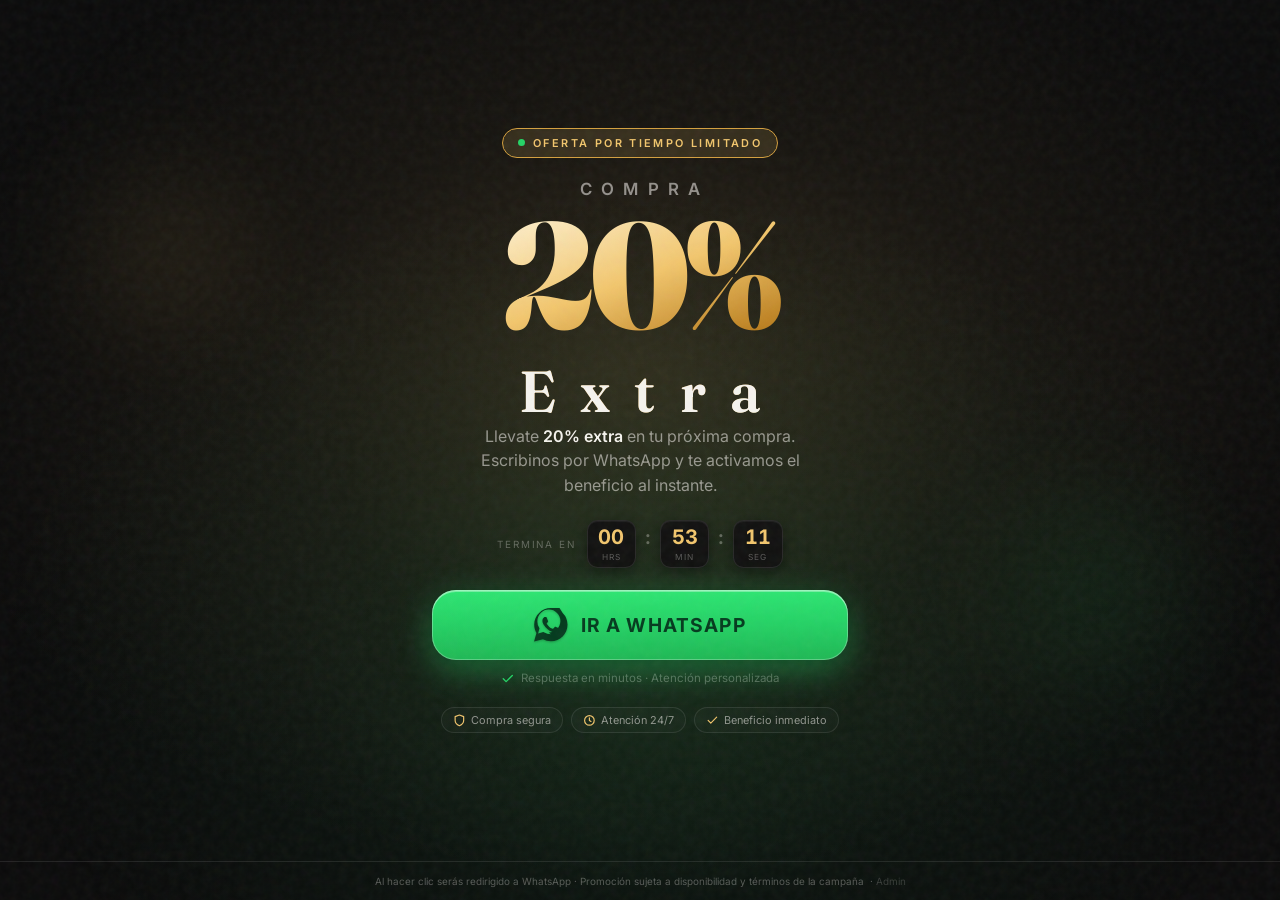
==== commit ead781aa: "Change input mode for admin PIN field to text for better usability" ====
--- a/index.html
+++ b/index.html
@@ -734,7 +734,7 @@
     <div class="admin__gate" id="admin-gate">
       <p>Ingresá el PIN de administrador</p>
       <form id="gate-form" autocomplete="off">
-        <input type="password" id="gate-pin" inputmode="numeric" placeholder="PIN" aria-label="PIN de administrador" autocomplete="off" />
+        <input type="password" id="gate-pin" inputmode="text" placeholder="PIN" aria-label="PIN de administrador" autocomplete="off" />
         <button type="submit" class="btn btn--primary btn--small">Entrar</button>
       </form>
       <p class="admin__fine" style="margin-top:.7rem">PIN por defecto: <code>*****</code> — cambialo adentro del panel.</p>
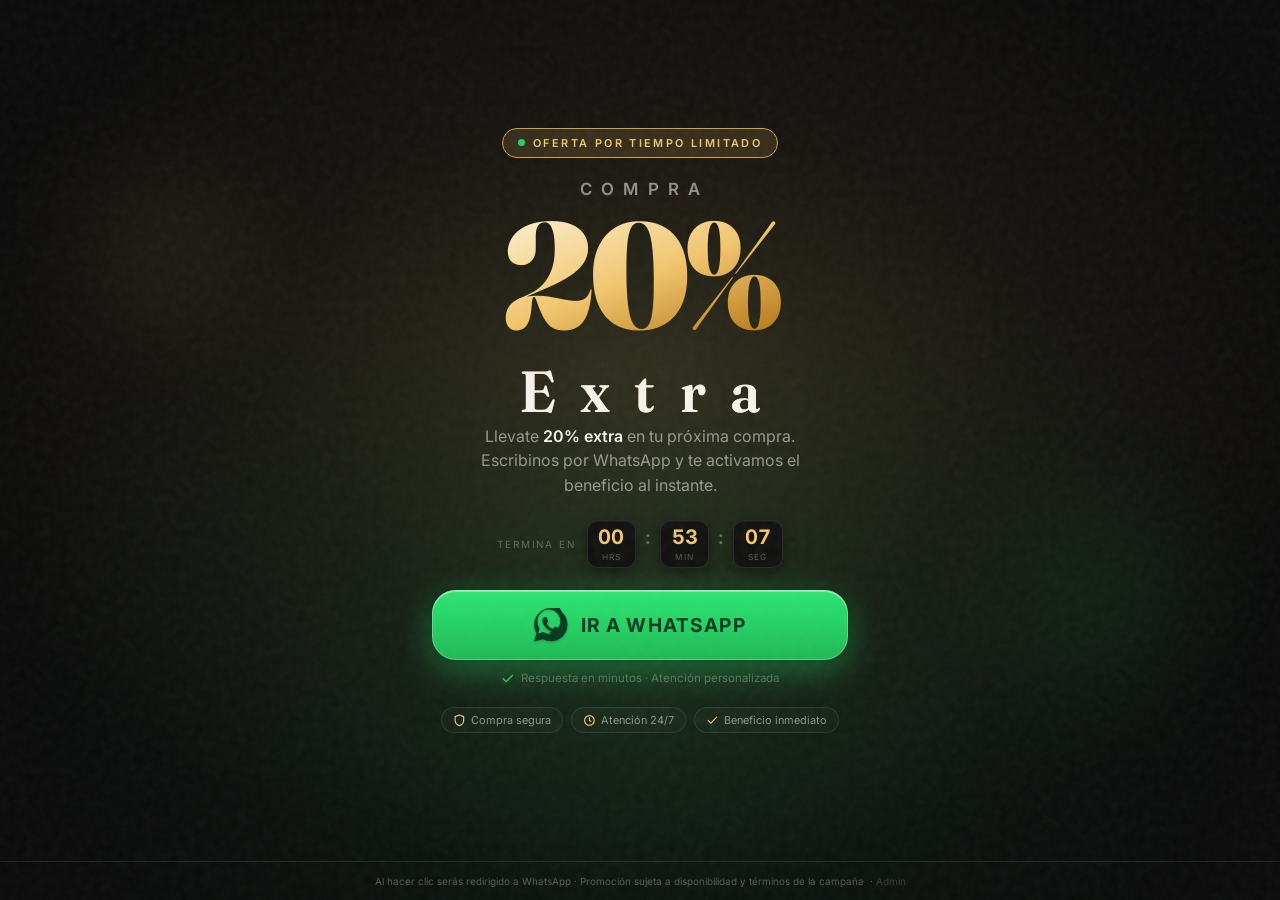
==== commit 35a4978e: "Enhance admin PIN input field for improved usability and security" ====
--- a/index.html
+++ b/index.html
@@ -734,7 +734,16 @@
     <div class="admin__gate" id="admin-gate">
       <p>Ingresá el PIN de administrador</p>
       <form id="gate-form" autocomplete="off">
-        <input type="password" id="gate-pin" inputmode="text" placeholder="PIN" aria-label="PIN de administrador" autocomplete="off" />
+        <input
+          type="password"
+          id="gate-pin"
+          placeholder="PIN"
+          aria-label="PIN de administrador"
+          autocomplete="off"
+          inputmode="text"
+          autocapitalize="off"
+          spellcheck="false"
+        />
         <button type="submit" class="btn btn--primary btn--small">Entrar</button>
       </form>
       <p class="admin__fine" style="margin-top:.7rem">PIN por defecto: <code>*****</code> — cambialo adentro del panel.</p>
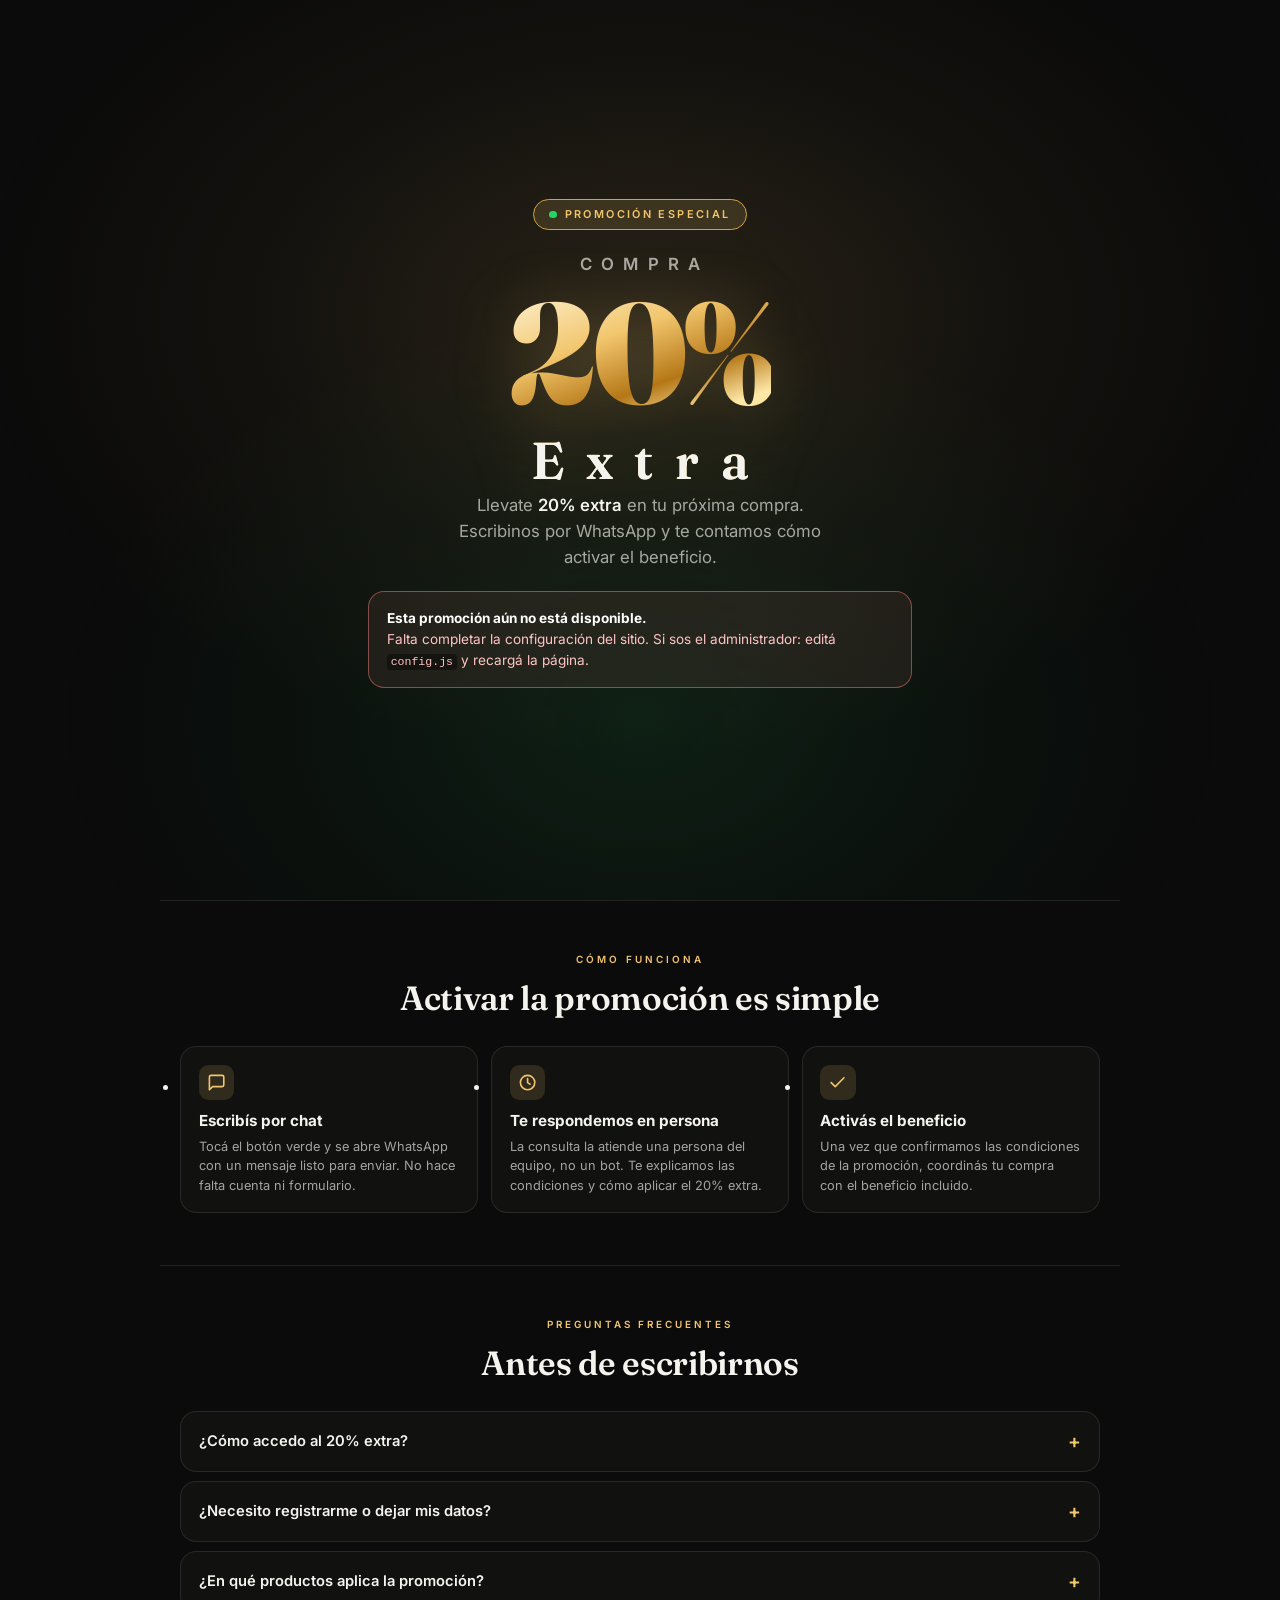
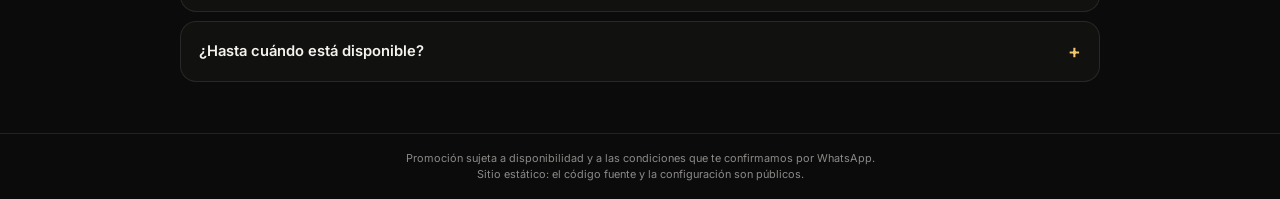
==== commit 896139c2: "Reestructura y endurece la landing: config pública, mejoras de a11y/SEO/perf - Separa HTML/CSS/JS en" ====
--- a/index.html
+++ b/index.html
@@ -3,1303 +3,159 @@
 <head>
 <meta charset="UTF-8" />
 <meta name="viewport" content="width=device-width, initial-scale=1.0, viewport-fit=cover" />
-<meta name="description" content="Promoción especial: COMPRA y llevate 20% EXTRA. Escribinos por WhatsApp y aprovechá la oferta por tiempo limitado." />
+<meta name="description" content="Promoción especial: comprá y llevate 20% extra. Escribinos por WhatsApp para activar el beneficio." />
 <meta name="theme-color" content="#0b0b0b" />
-<title>COMPRA · 20% EXTRA | Oferta Especial</title>
+<title>Compra · 20% Extra | Promoción especial por WhatsApp</title>
 
-<!-- Open Graph / redes -->
-<meta property="og:title" content="COMPRA · 20% EXTRA" />
-<meta property="og:description" content="Llevate 20% EXTRA en tu compra. Escribinos por WhatsApp." />
+<!-- Open Graph / Twitter (sin og:image: no hay imagen real del sitio; agregar solo una existente) -->
+<meta property="og:title" content="Compra · 20% Extra" />
+<meta property="og:description" content="Llevate 20% extra en tu compra. Escribinos por WhatsApp y activamos el beneficio." />
 <meta property="og:type" content="website" />
+<meta name="twitter:card" content="summary" />
+<meta name="twitter:title" content="Compra · 20% Extra" />
+<meta name="twitter:description" content="Escribinos por WhatsApp y activamos el beneficio de la promoción." />
+<!-- canonical y og:url se generan solo si config.js define siteUrl (ver assets/js/app.js) -->
 
 <!-- Favicon inline (emoji 🎁) -->
 <link rel="icon" href="data:image/svg+xml,<svg xmlns=%22http://www.w3.org/2000/svg%22 viewBox=%220 0 100 100%22><text y=%22.9em%22 font-size=%2290%22>🎁</text></svg>" />
 
-<!-- Tipografías: Fraunces (display) + Inter (texto) -->
+<!-- Tipografías con display=swap; si Google Fonts no responde, se usan las del sistema -->
 <link rel="preconnect" href="https://fonts.googleapis.com" />
 <link rel="preconnect" href="https://fonts.gstatic.com" crossorigin />
 <link href="https://fonts.googleapis.com/css2?family=Fraunces:opsz,wght@9..144,600;9..144,900&family=Inter:wght@400;500;600;700&display=swap" rel="stylesheet" />
 
-<style>
-/* ==========================================================
-   DESIGN TOKENS
-   ========================================================== */
-:root {
-  --bg:            #0b0b0b;
-  --bg-soft:       #111110;
-  --gold:          #f2c66d;
-  --gold-deep:     #d4a03f;
-  --gold-soft:     rgba(242, 198, 109, .14);
-  --wa:            #25D366;
-  --wa-deep:       #1fb855;
-  --wa-dark:       #053b1e;
-  --text:          #f5f3ee;
-  --text-dim:      rgba(245, 243, 238, .55);
-  --text-faint:    rgba(245, 243, 238, .32);
-  --line:          rgba(245, 243, 238, .10);
-  --radius-lg:     1.5rem;
-  --radius-md:     1rem;
-  --ease-spring:   cubic-bezier(.22, 1.4, .36, 1);
-  --ease-out:      cubic-bezier(.16, 1, .3, 1);
-}
-
-*, *::before, *::after { margin: 0; padding: 0; box-sizing: border-box; -webkit-tap-highlight-color: transparent; }
-
-html { height: 100%; }
-
-body {
-  min-height: 100svh;
-  background: var(--bg);
-  color: var(--text);
-  font-family: 'Inter', system-ui, -apple-system, sans-serif;
-  display: flex;
-  flex-direction: column;
-  overflow-x: hidden;
-  position: relative;
-  isolation: isolate;
-}
-
-::selection { background: var(--gold); color: #0b0b0b; }
-
-:focus-visible {
-  outline: 2px solid var(--wa);
-  outline-offset: 4px;
-  border-radius: 4px;
-}
-
-/* ==========================================================
-   FONDO: gradientes radiales + grano
-   ========================================================== */
-.bg-fx { position: fixed; inset: 0; z-index: -1; overflow: hidden; pointer-events: none; }
-
-.bg-fx::before {
-  content: "";
-  position: absolute;
-  top: -22%; left: 50%;
-  transform: translateX(-50%);
-  width: 130vmax; height: 90vmax;
-  background: radial-gradient(ellipse at center, rgba(242,198,109,.16) 0%, rgba(242,198,109,.05) 32%, transparent 62%);
-}
-.bg-fx::after {
-  content: "";
-  position: absolute;
-  bottom: -30%; left: 50%;
-  transform: translateX(-50%);
-  width: 110vmax; height: 80vmax;
-  background: radial-gradient(ellipse at center, rgba(37,211,102,.13) 0%, rgba(37,211,102,.04) 35%, transparent 65%);
-}
-
-/* Orbes flotantes decorativos */
-.orb {
-  position: absolute;
-  border-radius: 50%;
-  filter: blur(60px);
-  opacity: .5;
-  animation: orbFloat 11s ease-in-out infinite alternate;
-}
-.orb--gold  { width: 180px; height: 180px; top: 12%;  left: -70px;  background: radial-gradient(circle, rgba(242,198,109,.35), transparent 70%); }
-.orb--green { width: 220px; height: 220px; bottom: 18%; right: -80px; background: radial-gradient(circle, rgba(37,211,102,.30), transparent 70%); animation-delay: -5.5s; }
-
-@keyframes orbFloat {
-  from { transform: translateY(0) scale(1); }
-  to   { transform: translateY(-46px) scale(1.12); }
-}
-
-/* Grano de película (SVG feTurbulence) */
-.grain {
-  position: fixed; inset: -50%;
-  z-index: 50;
-  pointer-events: none;
-  opacity: .05;
-  background-image: url("data:image/svg+xml,%3Csvg viewBox='0 0 250 250' xmlns='http://www.w3.org/2000/svg'%3E%3Cfilter id='n'%3E%3CfeTurbulence type='fractalNoise' baseFrequency='0.85' numOctaves='3' stitchTiles='stitch'/%3E%3C/filter%3E%3Crect width='100%25' height='100%25' filter='url(%23n)'/%3E%3C/svg%3E");
-  animation: grainShift 7s steps(6) infinite;
-}
-@keyframes grainShift {
-  0%,100% { transform: translate(0,0); }
-  20% { transform: translate(-3%,2%); }
-  40% { transform: translate(3%,-2%); }
-  60% { transform: translate(-2%,-3%); }
-  80% { transform: translate(2%,3%); }
-}
-
-/* ==========================================================
-   LAYOUT PRINCIPAL
-   ========================================================== */
-.page {
-  flex: 1;
-  display: flex;
-  flex-direction: column;
-  align-items: center;
-  justify-content: center;
-  text-align: center;
-  padding: max(1.1rem, env(safe-area-inset-top)) 1.25rem max(1.1rem, env(safe-area-inset-bottom));
-  gap: clamp(.9rem, 2.6vh, 1.6rem);
-}
-
-/* ---------- Badge superior ---------- */
-.badge {
-  display: inline-flex;
-  align-items: center;
-  gap: .5rem;
-  padding: .42rem .95rem;
-  border: 1px solid var(--gold-deep);
-  border-radius: 999px;
-  background: var(--gold-soft);
-  color: var(--gold);
-  font-size: .68rem;
-  font-weight: 600;
-  letter-spacing: .22em;
-  text-transform: uppercase;
-  backdrop-filter: blur(6px);
-  animation: rise .7s var(--ease-out) both;
-}
-.badge .dot {
-  width: .45rem; height: .45rem;
-  border-radius: 50%;
-  background: var(--wa);
-  box-shadow: 0 0 0 0 rgba(37,211,102,.6);
-  animation: livePulse 2s ease-out infinite;
-}
-@keyframes livePulse {
-  0%   { box-shadow: 0 0 0 0 rgba(37,211,102,.55); }
-  70%  { box-shadow: 0 0 0 .55rem rgba(37,211,102,0); }
-  100% { box-shadow: 0 0 0 0 rgba(37,211,102,0); }
-}
-
-/* ---------- Promoción principal ---------- */
-.promo { display: flex; flex-direction: column; align-items: center; gap: .35rem; }
-
-.promo__kicker {
-  font-size: clamp(.85rem, 3.4vw, 1.05rem);
-  font-weight: 600;
-  letter-spacing: .55em;
-  text-indent: .55em; /* equilibra el letter-spacing */
-  text-transform: uppercase;
-  color: var(--text-dim);
-  animation: rise .7s var(--ease-out) .12s both;
-}
-
-.promo__title {
-  font-family: 'Fraunces', serif;
-  font-weight: 900;
-  font-size: clamp(4.4rem, 22vw, 9.5rem);
-  line-height: .92;
-  letter-spacing: -0.03em;
-  background: linear-gradient(160deg, #fff6dd 0%, var(--gold) 28%, #b57716 52%, #ffe9a8 68%, var(--gold) 85%, #fff6dd 100%);
-  background-size: 220% 100%;
-  -webkit-background-clip: text;
-          background-clip: text;
-  -webkit-text-fill-color: transparent;
-  color: transparent;
-  filter: drop-shadow(0 6px 34px rgba(242,198,109,.28));
-  animation: rise .8s var(--ease-out) .22s both, shimmer 5.5s ease-in-out 1.2s infinite;
-}
-@keyframes shimmer {
-  0%, 100% { background-position: 0% 50%; }
-  50%      { background-position: 100% 50%; }
-}
-.promo__title .extra {
-  display: block;
-  font-size: .38em;
-  font-weight: 600;
-  letter-spacing: .42em;
-  text-indent: .42em;
-  margin-top: .35em;
-  -webkit-text-fill-color: var(--text);
-  color: var(--text);
-  background: none;
-  filter: none;
-}
-
-.promo__sub {
-  max-width: 34ch;
-  font-size: clamp(.85rem, 3.6vw, 1rem);
-  line-height: 1.55;
-  color: var(--text-dim);
-  animation: rise .7s var(--ease-out) .34s both;
-}
-.promo__sub strong { color: var(--text); font-weight: 600; }
-
-/* ---------- Countdown ---------- */
-.countdown {
-  display: flex;
-  align-items: center;
-  gap: .55rem;
-  animation: rise .7s var(--ease-out) .44s both;
-}
-.countdown__label {
-  font-size: .62rem;
-  letter-spacing: .18em;
-  text-transform: uppercase;
-  color: var(--text-faint);
-  margin-right: .15rem;
-}
-.countdown__cell {
-  min-width: 3.1rem;
-  padding: .4rem .35rem .35rem;
-  background: var(--bg-soft);
-  border: 1px solid var(--line);
-  border-radius: .65rem;
-  box-shadow: inset 0 1px 0 rgba(255,255,255,.05), 0 4px 14px rgba(0,0,0,.4);
-}
-.countdown__num {
-  display: block;
-  font-variant-numeric: tabular-nums;
-  font-size: 1.25rem;
-  font-weight: 700;
-  color: var(--gold);
-  line-height: 1;
-}
-.countdown__unit {
-  display: block;
-  margin-top: .3rem;
-  font-size: .52rem;
-  letter-spacing: .14em;
-  text-transform: uppercase;
-  color: var(--text-faint);
-}
-.countdown__sep { font-size: 1.15rem; font-weight: 700; color: var(--text-faint); padding-bottom: .9rem; }
-
-/* ---------- CTA WhatsApp ---------- */
-.cta-wrap {
-  display: flex;
-  flex-direction: column;
-  align-items: center;
-  gap: .7rem;
-  width: 100%;
-  animation: rise .7s var(--ease-out) .54s both;
-}
-
-.cta {
-  position: relative;
-  display: inline-flex;
-  align-items: center;
-  justify-content: center;
-  gap: .8rem;
-  width: min(100%, 26rem);
-  padding: 1.05rem 1.6rem;
-  border: none;
-  border-radius: var(--radius-lg);
-  background: linear-gradient(180deg, #2ee673 0%, var(--wa) 45%, var(--wa-deep) 100%);
-  color: var(--wa-dark);
-  font-family: 'Inter', sans-serif;
-  font-size: clamp(1.02rem, 4.6vw, 1.2rem);
-  font-weight: 700;
-  letter-spacing: .06em;
-  text-decoration: none;
-  text-transform: uppercase;
-  cursor: pointer;
-  box-shadow:
-    0 0 0 1px rgba(255,255,255,.28) inset,
-    0 2px 0 rgba(255,255,255,.35) inset,
-    0 10px 34px rgba(37,211,102,.42),
-    0 2px 8px rgba(0,0,0,.5);
-  transition: transform .18s var(--ease-spring), box-shadow .18s var(--ease-out), filter .18s var(--ease-out);
-  overflow: hidden;
-}
-/* Aro de pulso detrás del botón */
-.cta::before {
-  content: "";
-  position: absolute; inset: 0;
-  border-radius: inherit;
-  animation: ctaPulse 2.6s ease-out infinite;
-  box-shadow: 0 0 0 0 rgba(37,211,102,.5);
-  pointer-events: none;
-}
-@keyframes ctaPulse {
-  0%   { box-shadow: 0 0 0 0 rgba(37,211,102,.45); }
-  70%  { box-shadow: 0 0 0 1.4rem rgba(37,211,102,0); }
-  100% { box-shadow: 0 0 0 0 rgba(37,211,102,0); }
-}
-/* Destello que cruza el botón */
-.cta::after {
-  content: "";
-  position: absolute;
-  top: -20%; left: -80%;
-  width: 45%; height: 140%;
-  background: linear-gradient(100deg, transparent, rgba(255,255,255,.65), transparent);
-  transform: skewX(-22deg);
-  animation: ctaGlare 3.8s ease-in-out 1.4s infinite;
-  pointer-events: none;
-}
-@keyframes ctaGlare {
-  0%, 55% { left: -80%; }
-  85%, 100% { left: 135%; }
-}
-.cta:hover  { transform: translateY(-2px) scale(1.02); filter: brightness(1.06); box-shadow: 0 0 0 1px rgba(255,255,255,.3) inset, 0 2px 0 rgba(255,255,255,.4) inset, 0 14px 44px rgba(37,211,102,.52), 0 3px 10px rgba(0,0,0,.5); }
-.cta:active { transform: translateY(1px) scale(.98); }
-
-.cta svg { flex: 0 0 auto; width: 1.75em; height: 1.75em; filter: drop-shadow(0 1px 1px rgba(0,0,0,.25)); }
-
-.cta-note {
-  font-size: .72rem;
-  color: var(--text-faint);
-  display: flex;
-  align-items: center;
-  gap: .35rem;
-}
-.cta-note svg { width: .85rem; height: .85rem; stroke: var(--wa); }
-
-/* ---------- Ref detectado (debug-friendly, sutil) ---------- */
-.ref-tag {
-  font-size: .62rem;
-  letter-spacing: .12em;
-  text-transform: uppercase;
-  color: var(--text-faint);
-  border: 1px dashed var(--line);
-  border-radius: .4rem;
-  padding: .28rem .55rem;
-  animation: rise .7s var(--ease-out) .62s both;
-}
-.ref-tag[hidden] { display: none; }
-
-/* ---------- Trust badges ---------- */
-.trust {
-  display: flex;
-  flex-wrap: wrap;
-  justify-content: center;
-  gap: .45rem;
-  animation: rise .7s var(--ease-out) .68s both;
-}
-.trust li {
-  list-style: none;
-  display: inline-flex;
-  align-items: center;
-  gap: .35rem;
-  font-size: .68rem;
-  color: var(--text-dim);
-  border: 1px solid var(--line);
-  border-radius: 999px;
-  padding: .32rem .7rem;
-  background: rgba(255,255,255,.02);
-}
-.trust svg { width: .8rem; height: .8rem; stroke: var(--gold); }
-
-/* ==========================================================
-   ANIMACIÓN DE ENTRADA
-   ========================================================== */
-@keyframes rise {
-  from { opacity: 0; transform: translateY(26px); filter: blur(6px); }
-  to   { opacity: 1; transform: translateY(0);    filter: blur(0); }
-}
-
-/* ==========================================================
-   FOOTER
-   ========================================================== */
-.foot {
-  padding: .8rem 1rem calc(.8rem + env(safe-area-inset-bottom));
-  text-align: center;
-  font-size: .62rem;
-  color: var(--text-faint);
-  border-top: 1px solid var(--line);
-}
-
-/* ==========================================================
-   DESKTOP  ≥ 768px
-   ========================================================== */
-@media (min-width: 768px) {
-  .page { gap: 1.35rem; }
-  .cta { padding: 1.15rem 2rem; }
-  .orb--gold  { left: 6%; top: 18%; }
-  .orb--green { right: 6%; bottom: 22%; }
-}
-
-/* ==========================================================
-   REDUCED MOTION
-   ========================================================== */
-@media (prefers-reduced-motion: reduce) {
-  *, *::before, *::after {
-    animation-duration: .001s !important;
-    animation-iteration-count: 1 !important;
-    transition-duration: .001s !important;
-  }
-}
-/* ==========================================================
-   PANEL DE ADMINISTRACIÓN
-   ========================================================== */
-.admin[hidden] { display: none; }
-.admin {
-  position: fixed; inset: 0;
-  z-index: 70;
-  display: flex;
-  align-items: center;
-  justify-content: center;
-  padding: .9rem;
-}
-.admin__backdrop {
-  position: absolute; inset: 0;
-  background: rgba(4, 4, 4, .78);
-  backdrop-filter: blur(8px);
-  animation: fadeIn .25s var(--ease-out);
-}
-@keyframes fadeIn { from { opacity: 0; } to { opacity: 1; } }
-
-.admin__panel {
-  position: relative;
-  width: min(100%, 34rem);
-  max-height: 92svh;
-  overflow-y: auto;
-  overscroll-behavior: contain;
-  background: linear-gradient(180deg, #151513 0%, var(--bg-soft) 100%);
-  border: 1px solid rgba(242,198,109,.28);
-  border-radius: var(--radius-lg);
-  box-shadow: 0 30px 80px rgba(0,0,0,.65), 0 0 0 1px rgba(255,255,255,.04) inset;
-  padding: 1.25rem 1.25rem 1.4rem;
-  text-align: left;
-  animation: panelIn .35s var(--ease-spring);
-}
-@keyframes panelIn { from { opacity: 0; transform: translateY(28px) scale(.96); } to { opacity: 1; transform: none; } }
-
-.admin__head {
-  display: flex; align-items: flex-start; justify-content: space-between; gap: 1rem;
-  border-bottom: 1px solid var(--line);
-  padding-bottom: .85rem;
-  margin-bottom: .9rem;
-}
-.admin__kicker {
-  font-size: .58rem; letter-spacing: .3em; text-transform: uppercase;
-  color: var(--gold); font-weight: 600; margin-bottom: .3rem;
-}
-.admin__title {
-  font-family: 'Fraunces', serif; font-weight: 600;
-  font-size: 1.25rem; letter-spacing: -.01em; color: var(--text);
-}
-.admin__close {
-  flex: 0 0 auto;
-  width: 2.1rem; height: 2.1rem;
-  display: grid; place-items: center;
-  background: rgba(255,255,255,.04);
-  border: 1px solid var(--line);
-  border-radius: .65rem;
-  color: var(--text-dim);
-  cursor: pointer;
-  transition: color .15s, border-color .15s, transform .15s;
-}
-.admin__close:hover { color: var(--text); border-color: rgba(255,255,255,.25); transform: rotate(90deg); }
-.admin__close svg { width: 1rem; height: 1rem; }
-
-.admin__notice {
-  display: flex; gap: .55rem; align-items: flex-start;
-  font-size: .72rem; line-height: 1.5; color: var(--gold);
-  background: var(--gold-soft);
-  border: 1px solid rgba(242,198,109,.30);
-  border-left-width: 3px;
-  border-radius: .6rem;
-  padding: .6rem .7rem;
-  margin-bottom: .95rem;
-}
-.admin__notice code {
-  font-family: ui-monospace, monospace; font-size: .85em;
-  background: rgba(0,0,0,.35); border-radius: .3em; padding: .1em .35em;
-}
-
-.field { display: block; margin-bottom: .8rem; }
-.field__label {
-  display: block;
-  font-size: .62rem; letter-spacing: .16em; text-transform: uppercase;
-  color: var(--text-faint); font-weight: 600;
-  margin-bottom: .35rem;
-}
-.field input, .field select, .campaign-row input {
-  width: 100%;
-  background: #161613;
-  border: 1px solid var(--line);
-  border-radius: .6rem;
-  color: var(--text);
-  font-family: 'Inter', sans-serif;
-  font-size: .9rem;
-  padding: .62rem .7rem;
-  transition: border-color .15s, box-shadow .15s;
-}
-.field input:focus, .field select:focus, .campaign-row input:focus {
-  outline: none;
-  border-color: var(--wa);
-  box-shadow: 0 0 0 3px rgba(37,211,102,.18);
-}
-
-.campaigns__head {
-  display: grid;
-  grid-template-columns: minmax(0,1fr) minmax(0,1.15fr) 2.2rem;
-  gap: .5rem;
-  padding: 0 .2rem .35rem;
-  font-size: .58rem; letter-spacing: .16em; text-transform: uppercase;
-  color: var(--text-faint); font-weight: 600;
-}
-.campaigns__list { list-style: none; display: flex; flex-direction: column; gap: .45rem; margin-bottom: .6rem; }
-.campaign-row {
-  display: grid;
-  grid-template-columns: minmax(0,1fr) minmax(0,1.15fr) 2.2rem;
-  gap: .5rem; align-items: center;
-}
-.campaign-row input.input--error { border-color: #ff5a5a; box-shadow: 0 0 0 3px rgba(255,90,90,.15); }
-.campaign-row__del {
-  width: 2.2rem; height: 2.2rem;
-  display: grid; place-items: center;
-  background: rgba(255,90,90,.08);
-  border: 1px solid rgba(255,90,90,.25);
-  border-radius: .6rem;
-  color: #ff9c9c;
-  cursor: pointer;
-  transition: background .15s, transform .15s;
-}
-.campaign-row__del:hover { background: rgba(255,90,90,.18); transform: scale(1.08); }
-.campaign-row__del svg { width: 1rem; height: 1rem; }
-
-.btn {
-  display: inline-flex; align-items: center; justify-content: center; gap: .4rem;
-  font-family: 'Inter', sans-serif;
-  font-size: .78rem; font-weight: 600;
-  letter-spacing: .04em;
-  border-radius: .7rem;
-  padding: .68rem 1rem;
-  cursor: pointer;
-  border: 1px solid transparent;
-  transition: transform .15s, filter .15s, background .15s, border-color .15s, color .15s;
-  white-space: nowrap;
-}
-.btn:active { transform: scale(.96); }
-.btn--primary {
-  background: linear-gradient(180deg, #2ee673, var(--wa) 55%, var(--wa-deep));
-  color: var(--wa-dark);
-  box-shadow: 0 6px 18px rgba(37,211,102,.35);
-}
-.btn--primary:hover { filter: brightness(1.08); }
-.btn--ghost {
-  background: rgba(255,255,255,.04);
-  border-color: var(--line);
-  color: var(--text-dim);
-}
-.btn--ghost:hover { color: var(--text); border-color: rgba(255,255,255,.22); }
-.btn--small { padding: .5rem .8rem; font-size: .72rem; }
-
-.admin__actions { display: flex; gap: .55rem; margin: .9rem 0; flex-wrap: wrap; }
-.admin__export { display: flex; gap: .45rem; flex-wrap: wrap; border-top: 1px solid var(--line); padding-top: .85rem; margin-bottom: .9rem; }
-
-.linkbuilder__row {
-  display: grid;
-  grid-template-columns: minmax(0,.9fr) minmax(0,1.6fr) auto;
-  gap: .45rem;
-  margin: .35rem 0 .35rem;
-}
-.linkbuilder__row input {
-  background: #101010;
-  border: 1px solid var(--line);
-  border-radius: .6rem;
-  color: var(--gold);
-  font-family: ui-monospace, monospace;
-  font-size: .72rem;
-  padding: .55rem .6rem;
-  min-width: 0;
-}
-.admin__fine { font-size: .62rem; color: var(--text-faint); line-height: 1.5; margin-top: .35rem; }
-.admin__fine code { font-family: ui-monospace, monospace; background: rgba(255,255,255,.05); padding: .05em .3em; border-radius: .3em; }
-
-.pinrow { display: flex; gap: .55rem; align-items: flex-end; border-top: 1px solid var(--line); padding-top: .85rem; }
-.pinrow .field { flex: 1; margin-bottom: 0; }
-
-/* Portón PIN */
-.admin__gate { text-align: center; padding: .5rem .25rem .25rem; }
-.admin__gate p { font-size: .8rem; color: var(--text-dim); margin-bottom: .65rem; }
-.admin__gate form { display: flex; gap: .5rem; max-width: 20rem; margin: 0 auto; }
-.admin__gate input {
-  flex: 1; min-width: 0;
-  background: #161613; border: 1px solid var(--line); border-radius: .6rem;
-  color: var(--text); padding: .65rem .75rem; font-size: .95rem;
-  letter-spacing: .2em; text-align: center;
-}
-.admin__gate input:focus { outline: none; border-color: var(--gold); box-shadow: 0 0 0 3px var(--gold-soft); }
-
-/* Toast de confirmación */
-.toast {
-  position: absolute;
-  left: 50%; bottom: 1.1rem;
-  transform: translate(-50%, 12px);
-  background: #1d1d1a;
-  border: 1px solid rgba(37,211,102,.4);
-  color: #8bf0b4;
-  font-size: .75rem; font-weight: 600;
-  padding: .45rem .95rem;
-  border-radius: 999px;
-  opacity: 0; pointer-events: none;
-  transition: opacity .25s, transform .25s;
-  white-space: nowrap;
-  max-width: 90%;
-  overflow: hidden; text-overflow: ellipsis;
-}
-.toast--show { opacity: 1; transform: translate(-50%, 0); }
-.toast--error { border-color: rgba(255,90,90,.45); color: #ff9c9c; }
-
-@media (max-width: 560px) {
-  .admin { padding: 0; align-items: flex-end; }
-  .admin__panel {
-    width: 100%; max-height: 96svh;
-    border-radius: 1.1rem 1.1rem 0 0;
-    border-left: none; border-right: none; border-bottom: none;
-    padding: 1.1rem 1rem calc(1.2rem + env(safe-area-inset-bottom));
-  }
-  .campaigns__head { display: none; }
-  .campaign-row {
-    grid-template-columns: 1fr 2.2rem;
-    grid-template-areas: "code del" "phone del";
-    row-gap: .35rem;
-  }
-  .campaign-row input[data-field="code"]  { grid-area: code; }
-  .campaign-row input[data-field="phone"] { grid-area: phone; }
-  .campaign-row__del { grid-area: del; align-self: stretch; height: auto; }
-  .linkbuilder__row { grid-template-columns: 1fr; }
-  .linkbuilder__row select { order: -1; }
-}
-
-</style>
+<link rel="stylesheet" href="assets/css/styles.css" />
 </head>
 
 <body>
+<a class="skip-link" href="#contenido">Saltar al contenido</a>
 
-<!-- Capas de fondo decorativas -->
-<div class="bg-fx" aria-hidden="true">
-  <div class="orb orb--gold"></div>
-  <div class="orb orb--green"></div>
-</div>
-<div class="grain" aria-hidden="true"></div>
+<div class="bg-fx" aria-hidden="true"></div>
 
-<main class="page">
+<main id="contenido" class="page">
 
-  <!-- Badge de campaña activa -->
-  <span class="badge"><span class="dot"></span> Oferta por tiempo limitado</span>
+  <!-- ══════════ HERO / PROMOCIÓN ══════════ -->
+  <section class="hero" aria-labelledby="hero-title">
 
-  <!-- Encabezado promocional -->
-  <header class="promo">
-    <p class="promo__kicker">Compra</p>
-    <h1 class="promo__title">20%<span class="extra">Extra</span></h1>
-    <p class="promo__sub">Llevate <strong>20% extra</strong> en tu próxima compra.<br />Escribinos por WhatsApp y te activamos el beneficio al instante.</p>
-  </header>
+    <span class="badge" id="hero-badge"><span class="dot" aria-hidden="true"></span> Promoción especial</span>
 
-  <!-- Countdown hasta las 23:59 de hoy -->
-  <div class="countdown" role="timer" aria-label="Tiempo restante de la oferta">
-    <span class="countdown__label">Termina en</span>
-    <div class="countdown__cell"><span class="countdown__num" id="cd-h">00</span><span class="countdown__unit">hrs</span></div>
-    <span class="countdown__sep">:</span>
-    <div class="countdown__cell"><span class="countdown__num" id="cd-m">00</span><span class="countdown__unit">min</span></div>
-    <span class="countdown__sep">:</span>
-    <div class="countdown__cell"><span class="countdown__num" id="cd-s">00</span><span class="countdown__unit">seg</span></div>
-  </div>
+    <header class="promo">
+      <p class="promo__kicker">Compra</p>
+      <h1 class="promo__title" id="hero-title">20%<span class="extra">Extra</span></h1>
+      <p class="promo__sub">Llevate <strong>20% extra</strong> en tu próxima compra. Escribinos por WhatsApp y te contamos cómo activar el beneficio.</p>
+    </header>
 
-  <!-- CTA principal: WhatsApp -->
-  <div class="cta-wrap">
-    <a id="cta-whatsapp" class="cta" href="https://wa.me/595981234567?text=Hola%2C%20vengo%20de%20la%20campa%C3%B1a"
-       target="_blank" rel="noopener noreferrer" aria-label="Ir a WhatsApp y aprovechar la oferta">
-      <!-- Icono oficial de WhatsApp -->
-      <svg viewBox="0 0 24 24" fill="currentColor" aria-hidden="true">
-        <path d="M17.472 14.382c-.297-.149-1.758-.867-2.03-.967-.273-.099-.471-.148-.67.15-.197.297-.767.966-.94 1.164-.173.199-.347.223-.644.075-.297-.15-1.255-.463-2.39-1.475-.883-.788-1.48-1.761-1.653-2.059-.173-.297-.018-.458.13-.606.134-.133.297-.347.446-.52.149-.174.198-.298.297-.497.099-.198.05-.371-.025-.52-.075-.149-.669-1.612-.916-2.207-.242-.579-.487-.5-.669-.51-.173-.008-.371-.01-.57-.01-.198 0-.52.074-.792.372-.272.297-1.04 1.016-1.04 2.479 0 1.462 1.065 2.875 1.213 3.074.149.198 2.096 3.2 5.077 4.487.709.306 1.262.489 1.694.625.712.227 1.36.195 1.871.118.571-.085 1.758-.718 2.006-1.41.248-.694.248-1.289.173-1.41-.074-.124-.272-.198-.57-.347m-5.421 4.403h-.004a9.87 9.87 0 01-5.031-1.378l-.361-.214-3.741.982.998-3.648-.235-.374a8.19 8.19 0 01-1.26-4.827 8.203 8.203 0 018.224-8.207c2.196 0 4.258.858 5.815 2.414a8.187 8.187 0 012.408 5.822c-.006 4.527-3.687 8.203-8.231 8.203m7.103-18.31A10.137 10.137 0 0012.051 0C5.495 0 .16 5.335.157 11.892c0 2.096.547 4.142 1.588 5.945L.057 24l6.305-1.654a11.882 11.882 0 005.687 1.448h.005c6.554 0 11.89-5.335 11.893-11.893a11.821 11.821 0 00-3.48-8.413z"/>
-      </svg>
-      Ir a WhatsApp
-    </a>
+    <!-- Countdown: solo visible si config.js define expiresAt válido -->
+    <div class="countdown" id="countdown" role="timer" aria-label="Tiempo restante de la promoción" hidden>
+      <span class="countdown__label" id="countdown-label">Termina en</span>
+      <div class="countdown__cells" id="countdown-cells">
+        <div class="countdown__cell"><span class="countdown__num" id="cd-h">00</span><span class="countdown__unit">hrs</span></div>
+        <span class="countdown__sep" aria-hidden="true">:</span>
+        <div class="countdown__cell"><span class="countdown__num" id="cd-m">00</span><span class="countdown__unit">min</span></div>
+        <span class="countdown__sep" aria-hidden="true">:</span>
+        <div class="countdown__cell"><span class="countdown__num" id="cd-s">00</span><span class="countdown__unit">seg</span></div>
+      </div>
+      <p class="countdown__deadline" id="countdown-deadline"></p>
+      <p class="countdown__expired" id="countdown-expired" hidden>La promoción finalizó.</p>
+    </div>
 
-    <p class="cta-note">
-      <svg viewBox="0 0 24 24" fill="none" stroke-width="2.4" stroke-linecap="round" stroke-linejoin="round" aria-hidden="true"><path d="M20 6L9 17l-5-5"/></svg>
-      Respuesta en minutos · Atención personalizada
-    </p>
+    <!-- Aviso cuando falta configurar el número (visible solo en ese caso) -->
+    <div class="config-error" id="config-error" role="alert" hidden>
+      <strong>Esta promoción aún no está disponible.</strong><br />
+      Falta completar la configuración del sitio. Si sos el administrador: editá <code>config.js</code> y recargá la página.
+    </div>
 
-    <!-- Muestra el ref/código activo (visible solo cuando la URL lo trae) -->
-    <span id="ref-tag" class="ref-tag" hidden></span>
-  </div>
+    <!-- CTA principal -->
+    <div class="cta-wrap" id="cta-wrap">
+      <a id="cta-whatsapp" class="cta" href="#" target="_blank" rel="noopener noreferrer"
+         aria-label="Abrir WhatsApp y consultar por la promoción">
+        <svg viewBox="0 0 24 24" fill="currentColor" aria-hidden="true">
+          <path d="M17.472 14.382c-.297-.149-1.758-.867-2.03-.967-.273-.099-.471-.148-.67.15-.197.297-.767.966-.94 1.164-.173.199-.347.223-.644.075-.297-.15-1.255-.463-2.39-1.475-.883-.788-1.48-1.761-1.653-2.059-.173-.297-.018-.458.13-.606.134-.133.297-.347.446-.52.149-.174.198-.298.297-.497.099-.198.05-.371-.025-.52-.075-.149-.669-1.612-.916-2.207-.242-.579-.487-.5-.669-.51-.173-.008-.371-.01-.57-.01-.198 0-.52.074-.792.372-.272.297-1.04 1.016-1.04 2.479 0 1.462 1.065 2.875 1.213 3.074.149.198 2.096 3.2 5.077 4.487.709.306 1.262.489 1.694.625.712.227 1.36.195 1.871.118.571-.085 1.758-.718 2.006-1.41.248-.694.248-1.289.173-1.41-.074-.124-.272-.198-.57-.347m-5.421 4.403h-.004a9.87 9.87 0 01-5.031-1.378l-.361-.214-3.741.982.998-3.648-.235-.374a8.19 8.19 0 01-1.26-4.827 8.203 8.203 0 018.224-8.207c2.196 0 4.258.858 5.815 2.414a8.187 8.187 0 012.408 5.822c-.006 4.527-3.687 8.203-8.231 8.203m7.103-18.31A10.137 10.137 0 0012.051 0C5.495 0 .16 5.335.157 11.892c0 2.096.547 4.142 1.588 5.945L.057 24l6.305-1.654a11.882 11.882 0 005.687 1.448h.005c6.554 0 11.89-5.335 11.893-11.893a11.821 11.821 0 00-3.48-8.413z"/>
+        </svg>
+        Ir a WhatsApp
+      </a>
 
-  <!-- Señales de confianza -->
-  <ul class="trust" aria-label="Garantías">
-    <li><svg viewBox="0 0 24 24" fill="none" stroke-width="2.2" stroke-linecap="round" stroke-linejoin="round"><path d="M12 22s8-3.6 8-10V5l-8-3-8 3v7c0 6.4 8 10 8 10z"/></svg>Compra segura</li>
-    <li><svg viewBox="0 0 24 24" fill="none" stroke-width="2.2" stroke-linecap="round" stroke-linejoin="round"><circle cx="12" cy="12" r="9"/><path d="M12 7v5l3 2"/></svg>Atención 24/7</li>
-    <li><svg viewBox="0 0 24 24" fill="none" stroke-width="2.2" stroke-linecap="round" stroke-linejoin="round"><path d="M20 6L9 17l-5-5"/></svg>Beneficio inmediato</li>
-  </ul>
+      <p class="cta-note">
+        <svg viewBox="0 0 24 24" fill="none" stroke-width="2.4" stroke-linecap="round" stroke-linejoin="round" aria-hidden="true"><path d="M20 6L9 17l-5-5"/></svg>
+        Te atiende una persona, por chat, sin formularios
+      </p>
+
+      <!-- Alternativa si WhatsApp no abre -->
+      <div class="alt-contact" id="alt-contact">
+        <p>¿WhatsApp no se abre? Guardá el número y escribinos igual:</p>
+        <div class="alt-contact__row">
+          <a class="alt-contact__number" id="alt-number" href="#">+000000000000</a>
+          <button type="button" class="btn" id="copy-number">Copiar número</button>
+        </div>
+      </div>
+    </div>
+  </section>
+
+  <!-- ══════════ BENEFICIOS (solo información del proceso de contacto) ══════════ -->
+  <section class="section" aria-labelledby="beneficios-title">
+    <p class="section__kicker">Cómo funciona</p>
+    <h2 class="section__title" id="beneficios-title">Activar la promoción es simple</h2>
+    <ul class="benefits">
+      <li class="benefit">
+        <div class="benefit__icon" aria-hidden="true"><svg viewBox="0 0 24 24" fill="none" stroke-width="2" stroke-linecap="round" stroke-linejoin="round"><path d="M21 15a2 2 0 0 1-2 2H7l-4 4V5a2 2 0 0 1 2-2h14a2 2 0 0 1 2 2z"/></svg></div>
+        <h3>Escribís por chat</h3>
+        <p>Tocá el botón verde y se abre WhatsApp con un mensaje listo para enviar. No hace falta cuenta ni formulario.</p>
+      </li>
+      <li class="benefit">
+        <div class="benefit__icon" aria-hidden="true"><svg viewBox="0 0 24 24" fill="none" stroke-width="2" stroke-linecap="round" stroke-linejoin="round"><circle cx="12" cy="12" r="9"/><path d="M12 7v5l3 2"/></svg></div>
+        <h3>Te respondemos en persona</h3>
+        <p>La consulta la atiende una persona del equipo, no un bot. Te explicamos las condiciones y cómo aplicar el 20% extra.</p>
+      </li>
+      <li class="benefit">
+        <div class="benefit__icon" aria-hidden="true"><svg viewBox="0 0 24 24" fill="none" stroke-width="2" stroke-linecap="round" stroke-linejoin="round"><path d="M20 6L9 17l-5-5"/></svg></div>
+        <h3>Activás el beneficio</h3>
+        <p>Una vez que confirmamos las condiciones de la promoción, coordinás tu compra con el beneficio incluido.</p>
+      </li>
+    </ul>
+  </section>
+
+  <!-- ══════════ PREGUNTAS FRECUENTES ══════════ -->
+  <section class="section" aria-labelledby="faq-title">
+    <p class="section__kicker">Preguntas frecuentes</p>
+    <h2 class="section__title" id="faq-title">Antes de escribirnos</h2>
+    <div class="faq">
+      <details>
+        <summary>¿Cómo accedo al 20% extra?</summary>
+        <p>Escribinos por WhatsApp con el botón de esta página y te indicamos los pasos y las condiciones vigentes de la promoción.</p>
+      </details>
+      <details>
+        <summary>¿Necesito registrarme o dejar mis datos?</summary>
+        <p>No. La consulta es directamente por el chat de WhatsApp; no hay formularios ni registros en esta página.</p>
+      </details>
+      <details>
+        <summary>¿En qué productos aplica la promoción?</summary>
+        <p>Las condiciones exactas (qué incluye, topes o exclusiones) te las confirmamos por chat, porque dependen de la campaña vigente.</p>
+      </details>
+      <details>
+        <summary>¿Hasta cuándo está disponible?</summary>
+        <p>Si la promoción tiene fecha de vencimiento, vas a ver un contador en la parte superior de esta página. Si no lo ves, la vigencia se confirma por chat.</p>
+      </details>
+    </div>
+  </section>
 
 </main>
 
-<!-- ══════════════════════════════════════════════
-     PANEL DE ADMINISTRACIÓN  (se abre con ?admin=1)
-     ══════════════════════════════════════════════ -->
-<div id="admin-root" class="admin" hidden>
-  <div class="admin__backdrop" data-close-admin aria-hidden="true"></div>
-
-  <section class="admin__panel" role="dialog" aria-modal="true" aria-labelledby="admin-title">
-    <header class="admin__head">
-      <div>
-        <p class="admin__kicker">⚙ Panel de control</p>
-        <h2 class="admin__title" id="admin-title">Administración de campañas</h2>
-      </div>
-      <button type="button" class="admin__close" data-close-admin aria-label="Cerrar panel">
-        <svg viewBox="0 0 24 24" fill="none" stroke="currentColor" stroke-width="2.2" stroke-linecap="round"><path d="M6 6l12 12M18 6L6 18"/></svg>
-      </button>
-    </header>
-
-    <!-- Portón de acceso (protección visual del lado del cliente) -->
-    <div class="admin__gate" id="admin-gate">
-      <p>Ingresá el PIN de administrador</p>
-      <form id="gate-form" autocomplete="off">
-        <input
-          type="password"
-          id="gate-pin"
-          placeholder="PIN"
-          aria-label="PIN de administrador"
-          autocomplete="off"
-          inputmode="text"
-          autocapitalize="off"
-          spellcheck="false"
-        />
-        <button type="submit" class="btn btn--primary btn--small">Entrar</button>
-      </form>
-      <p class="admin__fine" style="margin-top:.7rem">PIN por defecto: <code>*****</code> — cambialo adentro del panel.</p>
-    </div>
-
-    <!-- Cuerpo del panel -->
-    <div class="admin__body" id="admin-body" hidden>
-      <div class="admin__notice">
-        <span aria-hidden="true">ℹ️</span>
-        <span>Los cambios se guardan en <strong>este navegador</strong> (localStorage). Para publicarlos en tu hosting, usá <strong>Copiar config</strong> y pegala reemplazando <code>DEFAULT_CONFIG</code> en <code>index.html</code>, o descargá el respaldo JSON.</span>
-      </div>
-
-      <label class="field">
-        <span class="field__label">Número por defecto (fallback)</span>
-        <input id="f-default" inputmode="numeric" placeholder="595981234567" autocomplete="off" />
-      </label>
-
-      <label class="field">
-        <span class="field__label">Mensaje pre-cargado en WhatsApp</span>
-        <input id="f-message" type="text" autocomplete="off" />
-      </label>
-
-      <p class="field__label" style="margin-bottom:.35rem">Campañas (código <code style="text-transform:none">?ref=</code> → número)</p>
-      <div class="campaigns__head" aria-hidden="true"><span>Código</span><span>WhatsApp (internacional, sin +)</span><span></span></div>
-      <ul class="campaigns__list" id="campaign-rows"></ul>
-      <button type="button" id="add-campaign" class="btn btn--ghost btn--small">+ Agregar campaña</button>
-
-      <div class="admin__actions">
-        <button type="button" id="save-config" class="btn btn--primary">💾 Guardar cambios</button>
-        <button type="button" id="reset-config" class="btn btn--ghost">↺ Restablecer</button>
-      </div>
-
-      <div class="admin__export">
-        <button type="button" id="copy-config" class="btn btn--ghost btn--small">⧉ Copiar config (JS)</button>
-        <button type="button" id="download-config" class="btn btn--ghost btn--small">↓ Descargar JSON</button>
-        <label class="btn btn--ghost btn--small" for="import-file" style="cursor:pointer">↑ Importar JSON</label>
-        <input type="file" id="import-file" accept="application/json,.json" hidden />
-      </div>
-
-      <div class="linkbuilder">
-        <p class="field__label" style="margin-bottom:0">Generador de enlaces para tus anuncios</p>
-        <div class="linkbuilder__row">
-          <select id="lb-ref" aria-label="Elegí la campaña"></select>
-          <input id="lb-output" readonly aria-label="Enlace generado" />
-          <button type="button" id="lb-copy" class="btn btn--primary btn--small">Copiar</button>
-        </div>
-        <p class="admin__fine">También podés usar <code>?phone=595...</code> directo en la URL. El enlace siempre apunta a esta misma página.</p>
-      </div>
-
-      <form id="pin-form" class="pinrow" autocomplete="off">
-        <label class="field">
-          <span class="field__label">Cambiar PIN de acceso</span>
-          <input id="f-pin" type="password" placeholder="Nuevo PIN" autocomplete="new-password" />
-        </label>
-        <button type="submit" class="btn btn--ghost btn--small">Actualizar PIN</button>
-      </form>
-    </div>
-
-    <div class="toast" id="admin-toast" role="status" aria-live="polite"></div>
-  </section>
-</div>
-
 <footer class="foot">
-  Al hacer clic serás redirigido a WhatsApp · Promoción sujeta a disponibilidad y términos de la campaña
-  <span aria-hidden="true">&nbsp;·&nbsp;</span><a href="?admin=1" style="color:inherit;text-decoration:none;opacity:.6" title="Acceso administrador">Admin</a>
+  Promoción sujeta a disponibilidad y a las condiciones que te confirmamos por WhatsApp.<br />
+  Sitio estático: el código fuente y la configuración son públicos.
 </footer>
 
-<script>
-/* ==========================================================
-   CONFIGURACIÓN DE CAMPAÑAS (valores por defecto / fábrica)
-   ----------------------------------------------------------
-   👉 Estos son los valores que trae el archivo de fábrica.
-      Se pueden sobre-escribir desde el panel (?admin=1), que
-      guarda los cambios en localStorage de este navegador.
+<!-- Aviso tipo toast compartido -->
+<div class="toast" id="toast" role="status" aria-live="polite"></div>
 
-   Formato del número: internacional SIN "+" ni espacios.
-   Para publicar cambios en producción: panel → «Copiar config (JS)»
-   y pegarlo reemplazando este bloque DEFAULT_CONFIG.
-   ========================================================== */
-var DEFAULT_CONFIG = {
-  "defaultPhone": "595981234567",
-  "refs": {
-    "casino": "595981111111",
-    "ropa": "595982222222",
-    "tienda": "595983333333",
-    "mayorista": "595984444444"
-  },
-  "message": "Hola, vengo de la campaña"
-};
+<noscript>
+  <div style="position:fixed;left:1rem;right:1rem;bottom:1rem;z-index:90;background:#1d1d1a;border:1px solid #f2c66d;color:#f5f3ee;padding:.8rem 1rem;border-radius:.7rem;font-family:system-ui,sans-serif;font-size:.85rem;line-height:1.5">
+    Esta página necesita JavaScript para armar el enlace de WhatsApp.<br />
+    Si no podés activarlo, volvé cuando puedas o contactá al negocio por sus canales habituales.
+  </div>
+</noscript>
 
-var LS_CONFIG = 'wa_campaign_config_v1';   // override del admin (localStorage)
-var LS_PIN    = 'wa_admin_pin';            // PIN del panel
-var DEFAULT_PIN = 'admin';
-
-/* ---------- Validadores reutilizables ---------- */
-function isValidPhone(p) { return /^\d{8,15}$/.test(String(p || '').trim()); }
-function isValidRef(c)   { return /^[a-z0-9_-]{2,30}$/.test(String(c || '').trim().toLowerCase()); }
-
-/* ---------- Carga efectiva: localStorage (admin) > DEFAULT_CONFIG ---------- */
-function cloneConfig(c) {
-  return { defaultPhone: c.defaultPhone, refs: Object.assign({}, c.refs), message: c.message };
-}
-
-function sanitizeRefs(input) {
-  var clean = {};
-  if (!input || typeof input !== 'object') return clean;
-  for (var k in input) {
-    if (!Object.prototype.hasOwnProperty.call(input, k)) continue;
-    var code  = String(k).trim().toLowerCase();
-    var phone = String(input[k] || '').trim();
-    if (isValidRef(code) && isValidPhone(phone)) clean[code] = phone;
-  }
-  return clean;
-}
-
-function loadConfig() {
-  try {
-    var raw = localStorage.getItem(LS_CONFIG);
-    if (!raw) return { config: cloneConfig(DEFAULT_CONFIG), override: false };
-    var s   = JSON.parse(raw);
-    var cfg = cloneConfig(DEFAULT_CONFIG);
-    if (isValidPhone(s.defaultPhone))              cfg.defaultPhone = String(s.defaultPhone).trim();
-    var refs = sanitizeRefs(s.refs);
-    cfg.refs = refs; // un override válido reemplaza el mapa completo
-    if (typeof s.message === 'string' && s.message.trim()) cfg.message = s.message;
-    return { config: cfg, override: true };
-  } catch (e) {
-    console.warn('[campaña] Config guardada ilegible, usando DEFAULT_CONFIG.', e);
-    return { config: cloneConfig(DEFAULT_CONFIG), override: false };
-  }
-}
-
-var loadedConfig = loadConfig();
-var CONFIG       = loadedConfig.config;
-var USING_LOCAL_OVERRIDE = loadedConfig.override;
-
-/* ==========================================================
-   RESOLUCIÓN DINÁMICA DEL NÚMERO SEGÚN LA URL
-   ----------------------------------------------------------
-   Soporta:
-     ?phone=595981111111   → usa ese número directo
-     ?ref=casino           → busca "casino" en CONFIG.refs
-   Prioridad: phone válido > ref conocido > defaultPhone
-   ========================================================== */
-function resolveCampaign() {
-  var params    = new URLSearchParams(window.location.search);
-  var phoneRaw  = (params.get('phone') || '').trim();
-  var refRaw    = (params.get('ref')   || '').trim().toLowerCase();
-
-  var phone      = CONFIG.defaultPhone;
-  var source     = 'default';
-  var refTagText = '';
-
-  // 1) Opción directa por teléfono (sanitizada: solo dígitos, 8–15 caracteres)
-  var phoneClean = phoneRaw.replace(/\D/g, '');
-  if (isValidPhone(phoneClean)) {
-    phone  = phoneClean;
-    source = 'phone';
-    refTagText = 'Campaña: directo · ' + phone;
-  }
-  // 2) Opción por código de referencia/campaña
-  else if (refRaw && Object.prototype.hasOwnProperty.call(CONFIG.refs, refRaw)) {
-    phone  = CONFIG.refs[refRaw];
-    source = 'ref';
-    refTagText = 'Campaña: ' + refRaw.toUpperCase();
-  }
-  // 3) Fallback: número por defecto
-  else {
-    phone  = CONFIG.defaultPhone;
-    source = 'default';
-    if (refRaw) {
-      // ref desconocido: se loguea pero se usa el fallback silenciosamente
-      console.warn('[campaña] ref "' + refRaw + '" no está mapeado en CONFIG.refs. Usando número por defecto.');
-    }
-  }
-
-  // Actualizar el href del botón con el formato oficial de wa.me
-  var cta = document.getElementById('cta-whatsapp');
-  if (cta) {
-    cta.href = 'https://wa.me/' + phone + '?text=' + encodeURIComponent(CONFIG.message);
-    cta.setAttribute('aria-label', 'Ir a WhatsApp y aprovechar la oferta (campaña: ' + source + ')');
-    // Tracking opcional para analítica (sin backend)
-    cta.dataset.campaignSource = source;
-    cta.dataset.campaignRef    = refRaw || '';
-  }
-
-  // Mostrar la etiqueta de campaña si la URL trajo un parámetro reconocible
-  var tag = document.getElementById('ref-tag');
-  if (tag) {
-    if (refTagText) { tag.textContent = refTagText; tag.hidden = false; }
-    else            { tag.hidden = true; }
-  }
-
-  // Trazabilidad en consola para QA de campañas
-  console.info('[campaña] fuente=' + source + ' | número=' + phone + (refRaw ? ' | ref=' + refRaw : '') + (USING_LOCAL_OVERRIDE ? ' | config=localStorage' : ' | config=archivo'));
-  return phone;
-}
-resolveCampaign();
-
-/* ==========================================================
-   PANEL DE ADMINISTRACIÓN
-   ----------------------------------------------------------
-   Se abre con ?admin=1 (o con el enlace "Admin" del footer).
-   • PIN por defecto: "admin" (cambiable dentro del panel).
-     Es protección visual del lado del cliente, NO seguridad real.
-   • Los cambios se guardan en localStorage (este navegador) y
-     sobre-escriben DEFAULT_CONFIG al cargar la página.
-   • Para publicarlos en producción: «Copiar config (JS)» y pegar
-     en index.html, o «Descargar JSON» como respaldo.
-   ========================================================== */
-(function adminModule() {
-  var root = document.getElementById('admin-root');
-  if (!root) return;
-
-  var gate     = document.getElementById('admin-gate');
-  var body     = document.getElementById('admin-body');
-  var toastEl  = document.getElementById('admin-toast');
-  var rowsEl   = document.getElementById('campaign-rows');
-  var fDefault = document.getElementById('f-default');
-  var fMessage = document.getElementById('f-message');
-  var lbRef    = document.getElementById('lb-ref');
-  var lbOutput = document.getElementById('lb-output');
-
-  var unlocked   = false;
-  var toastTimer = null;
-
-  /* ---------- Utilidades ---------- */
-  function toast(msg, isError) {
-    toastEl.textContent = msg;
-    toastEl.classList.toggle('toast--error', !!isError);
-    toastEl.classList.add('toast--show');
-    clearTimeout(toastTimer);
-    toastTimer = setTimeout(function () { toastEl.classList.remove('toast--show'); }, 2800);
-  }
-
-  function fallbackCopy(text) {
-    var ta = document.createElement('textarea');
-    ta.value = text;
-    ta.style.cssText = 'position:fixed;top:0;left:0;opacity:0';
-    document.body.appendChild(ta);
-    ta.select();
-    try { document.execCommand('copy'); } catch (e) { /* noop */ }
-    document.body.removeChild(ta);
-  }
-
-  function copyText(text, okMsg) {
-    var done = function () { toast(okMsg || 'Copiado al portapapeles ✓'); };
-    if (navigator.clipboard && navigator.clipboard.writeText) {
-      navigator.clipboard.writeText(text).then(done, function () { fallbackCopy(text); done(); });
-    } else {
-      fallbackCopy(text);
-      done();
-    }
-  }
-
-  function baseUrl() {
-    return window.location.href.split('?')[0].split('#')[0];
-  }
-
-  /* ---------- Filas de campañas ---------- */
-  function makeRow(code, phone) {
-    var li = document.createElement('li');
-    li.className = 'campaign-row';
-
-    var codeInput = document.createElement('input');
-    codeInput.dataset.field = 'code';
-    codeInput.placeholder   = 'ej. casino';
-    codeInput.value         = code || '';
-    codeInput.autocomplete  = 'off';
-    codeInput.spellcheck    = false;
-    codeInput.setAttribute('aria-label', 'Código de campaña (parámetro ref)');
-
-    var phoneInput = document.createElement('input');
-    phoneInput.dataset.field = 'phone';
-    phoneInput.inputMode     = 'numeric';
-    phoneInput.placeholder   = '595981234567';
-    phoneInput.value         = phone || '';
-    phoneInput.autocomplete  = 'off';
-    phoneInput.setAttribute('aria-label', 'Número de WhatsApp (internacional, sin +)');
-
-    var del = document.createElement('button');
-    del.type      = 'button';
-    del.className = 'campaign-row__del';
-    del.setAttribute('aria-label', 'Eliminar campaña');
-    del.innerHTML = '<svg viewBox="0 0 24 24" fill="none" stroke="currentColor" stroke-width="2" stroke-linecap="round" stroke-linejoin="round"><path d="M4 7h16M9 7V5a1 1 0 0 1 1-1h4a1 1 0 0 1 1 1v2m-9 0 1 13a1 1 0 0 0 1 1h6a1 1 0 0 0 1-1l1-13"/></svg>';
-    del.addEventListener('click', function () { li.remove(); refreshLinkBuilder(); });
-
-    [codeInput, phoneInput].forEach(function (inp) {
-      inp.addEventListener('input', function () { inp.classList.remove('input--error'); });
-    });
-
-    li.appendChild(codeInput);
-    li.appendChild(phoneInput);
-    li.appendChild(del);
-    return li;
-  }
-
-  function addRow(code, phone) {
-    rowsEl.appendChild(makeRow(code, phone));
-    refreshLinkBuilder();
-  }
-
-  function renderRows(map) {
-    rowsEl.innerHTML = '';
-    var keys = Object.keys(map || {});
-    if (!keys.length) { addRow('', ''); return; }
-    keys.forEach(function (k) { rowsEl.appendChild(makeRow(k, map[k])); });
-    refreshLinkBuilder();
-  }
-
-  function currentRefsFromDOM() {
-    var out = [];
-    rowsEl.querySelectorAll('.campaign-row').forEach(function (row) {
-      var code  = row.querySelector('[data-field="code"]').value.trim().toLowerCase();
-      var phone = row.querySelector('[data-field="phone"]').value.replace(/\D/g, '');
-      if (code || phone) out.push({ code: code, phone: phone });
-    });
-    return out;
-  }
-
-  function fillForm() {
-    fDefault.value = CONFIG.defaultPhone;
-    fMessage.value = CONFIG.message;
-    fDefault.classList.remove('input--error');
-    renderRows(CONFIG.refs);
-  }
-
-  /* ---------- Generador de enlaces ---------- */
-  function refreshLinkBuilder() {
-    if (!lbRef) return;
-    var prev     = lbRef.value;
-    var refs     = currentRefsFromDOM().filter(function (r) { return isValidRef(r.code) && isValidPhone(r.phone); });
-    var base     = baseUrl();
-
-    lbRef.innerHTML = '';
-    var optDefault = document.createElement('option');
-    optDefault.value = ''; optDefault.textContent = '— Página sin parámetro —';
-    lbRef.appendChild(optDefault);
-    refs.forEach(function (r) {
-      var o = document.createElement('option');
-      o.value = r.code; o.textContent = '?ref=' + r.code;
-      lbRef.appendChild(o);
-    });
-
-    var stillExists = refs.some(function (r) { return r.code === prev; });
-    lbRef.value = stillExists || prev === '' ? prev : (refs.length ? refs[0].code : '');
-    lbOutput.value = lbRef.value ? base + '?ref=' + encodeURIComponent(lbRef.value) : base;
-  }
-
-  /* ---------- Validación ---------- */
-  function validateForm() {
-    var ok = true;
-    rowsEl.querySelectorAll('.campaign-row').forEach(function (row) {
-      var c = row.querySelector('[data-field="code"]');
-      var p = row.querySelector('[data-field="phone"]');
-      var rowEmpty = !c.value.trim() && !p.value.trim();
-      var cOk = rowEmpty || isValidRef(c.value);
-      var pOk = rowEmpty || isValidPhone(p.value);
-      c.classList.toggle('input--error', !cOk);
-      p.classList.toggle('input--error', !pOk);
-      if (!cOk || !pOk) ok = false;
-    });
-    var dOk = isValidPhone(fDefault.value);
-    fDefault.classList.toggle('input--error', !dOk);
-    if (!dOk) ok = false;
-    return ok;
-  }
-
-  function persistConfig(cfg, silent) {
-    try {
-      localStorage.setItem(LS_CONFIG, JSON.stringify(cfg));
-    } catch (e) {
-      toast('No se pudo guardar (localStorage lleno o bloqueado)', true);
-      return false;
-    }
-    var re = loadConfig();
-    CONFIG = re.config;
-    USING_LOCAL_OVERRIDE = re.override;
-    resolveCampaign();
-    if (!silent) toast('Cambios guardados en este navegador ✓');
-    refreshLinkBuilder();
-    return true;
-  }
-
-  function buildConfigFromForm() {
-    var refs = {};
-    currentRefsFromDOM().forEach(function (r) {
-      if (isValidRef(r.code) && isValidPhone(r.phone)) refs[r.code] = r.phone;
-    });
-    return {
-      defaultPhone: fDefault.value.replace(/\D/g, ''),
-      refs: refs,
-      message: fMessage.value.trim() || DEFAULT_CONFIG.message
-    };
-  }
-
-  /* ---------- Eventos ---------- */
-  document.getElementById('add-campaign').addEventListener('click', function () { addRow('', ''); });
-  rowsEl.addEventListener('input', refreshLinkBuilder);
-  lbRef.addEventListener('change', refreshLinkBuilder);
-
-  document.getElementById('save-config').addEventListener('click', function () {
-    if (!validateForm()) { toast('Revisá los campos marcados en rojo', true); return; }
-    persistConfig(buildConfigFromForm(), false);
-  });
-
-  document.getElementById('reset-config').addEventListener('click', function () {
-    try { localStorage.removeItem(LS_CONFIG); } catch (e) { /* noop */ }
-    var re = loadConfig();
-    CONFIG = re.config;
-    USING_LOCAL_OVERRIDE = false;
-    fillForm();
-    resolveCampaign();
-    toast('Configuración restablecida a los valores del archivo');
-  });
-
-  document.getElementById('copy-config').addEventListener('click', function () {
-    var cfg = buildConfigFromForm();
-    var js  = 'var DEFAULT_CONFIG = ' + JSON.stringify(cfg, null, 2) + ';';
-    copyText(js, 'Config JS copiada — pegala en index.html ✓');
-  });
-
-  document.getElementById('download-config').addEventListener('click', function () {
-    var cfg  = buildConfigFromForm();
-    var blob = new Blob([JSON.stringify(cfg, null, 2)], { type: 'application/json' });
-    var url  = URL.createObjectURL(blob);
-    var a    = document.createElement('a');
-    a.href     = url;
-    a.download = 'campanas-whatsapp.json';
-    document.body.appendChild(a);
-    a.click();
-    document.body.removeChild(a);
-    URL.revokeObjectURL(url);
-    toast('respaldo JSON descargado ✓');
-  });
-
-  document.getElementById('import-file').addEventListener('change', function (ev) {
-    var file = ev.target.files && ev.target.files[0];
-    if (!file) return;
-    var reader = new FileReader();
-    reader.onload = function () {
-      try {
-        var s = JSON.parse(String(reader.result || '{}'));
-        var cfg = {
-          defaultPhone: isValidPhone(s.defaultPhone) ? String(s.defaultPhone).replace(/\D/g, '') : DEFAULT_CONFIG.defaultPhone,
-          refs: sanitizeRefs(s.refs),
-          message: (typeof s.message === 'string' && s.message.trim()) ? s.message : DEFAULT_CONFIG.message
-        };
-        if (persistConfig(cfg, true)) {
-          fillForm();
-          toast('Config importada y aplicada ✓');
-        }
-      } catch (e) {
-        toast('El archivo no es un JSON válido de campaña', true);
-      }
-      ev.target.value = '';
-    };
-    reader.readAsText(file);
-  });
-
-  document.getElementById('lb-copy').addEventListener('click', function () {
-    if (lbOutput.value) copyText(lbOutput.value, 'Enlace copiado ✓');
-  });
-
-  /* ---------- PIN ---------- */
-  function getPin() {
-    try { return localStorage.getItem(LS_PIN) || DEFAULT_PIN; } catch (e) { return DEFAULT_PIN; }
-  }
-
-  document.getElementById('gate-form').addEventListener('submit', function (ev) {
-    ev.preventDefault();
-    var input = document.getElementById('gate-pin');
-    if (input.value === getPin()) {
-      unlocked     = true;
-      gate.hidden  = true;
-      body.hidden  = false;
-      input.value  = '';
-      fillForm();
-    } else {
-      toast('PIN incorrecto', true);
-      input.value = '';
-      input.focus();
-    }
-  });
-
-  document.getElementById('pin-form').addEventListener('submit', function (ev) {
-    ev.preventDefault();
-    var input  = document.getElementById('f-pin');
-    var newPin = input.value.trim();
-    if (newPin.length < 3) { toast('El PIN debe tener al menos 3 caracteres', true); return; }
-    try { localStorage.setItem(LS_PIN, newPin); } catch (e) { toast('No se pudo guardar el PIN', true); return; }
-    input.value = '';
-    toast('PIN actualizado ✓');
-  });
-
-  /* ---------- Abrir / cerrar ---------- */
-  function openPanel() {
-    root.hidden = false;
-    document.body.style.overflow = 'hidden';
-    if (unlocked) {
-      gate.hidden = true;
-      body.hidden = false;
-      fillForm();
-    } else {
-      gate.hidden = false;
-      body.hidden = true;
-      var gp = document.getElementById('gate-pin');
-      gp.value = '';
-      setTimeout(function () { gp.focus(); }, 80);
-    }
-  }
-
-  function closePanel() {
-    root.hidden = true;
-    document.body.style.overflow = '';
-  }
-
-  root.querySelectorAll('[data-close-admin]').forEach(function (el) {
-    el.addEventListener('click', closePanel);
-  });
-
-  document.addEventListener('keydown', function (ev) {
-    if (ev.key === 'Escape' && !root.hidden) closePanel();
-  });
-
-  // Abrir automáticamente si la URL trae ?admin=1
-  if (new URLSearchParams(window.location.search).get('admin') === '1') {
-    openPanel();
-  }
-})();
-
-/* ==========================================================
-   COUNTDOWN hasta la medianoche local (00:00)
-   ========================================================== */
-(function startCountdown() {
-  var elH = document.getElementById('cd-h');
-  var elM = document.getElementById('cd-m');
-  var elS = document.getElementById('cd-s');
-  if (!elH || !elM || !elS) return;
-
-  var pad = function (n) { return String(n).padStart(2, '0'); };
-
-  function tick() {
-    var now  = new Date();
-    var end  = new Date(now);
-    end.setHours(23, 59, 59, 999);
-
-    var diff = Math.max(0, end - now);
-    elH.textContent = pad(Math.floor(diff / 3600000));
-    elM.textContent = pad(Math.floor((diff % 3600000) / 60000));
-    elS.textContent = pad(Math.floor((diff % 60000) / 1000));
-  }
-
-  tick();
-  setInterval(tick, 1000);
-})();
-</script>
+<script src="config.js"></script>
+<script src="assets/js/app.js" defer></script>
 </body>
 </html>
--- a/assets/css/styles.css
+++ b/assets/css/styles.css
@@ -0,0 +1,479 @@
+/* ==========================================================================
+   casino — Estilos
+   ==========================================================================
+   Paleta oscura/dorada con CTA verde WhatsApp.
+   Fuentes: Fraunces (display) + Inter (texto), con alternativas del sistema.
+   ========================================================================== */
+
+/* ---------- Design tokens ---------- */
+:root {
+  --bg:            #0b0b0b;
+  --bg-soft:       #111110;
+  --bg-panel:      #161613;
+  --gold:          #f2c66d;
+  --gold-deep:     #d4a03f;
+  --gold-soft:     rgba(242, 198, 109, .14);
+  --wa:            #25D366;
+  --wa-deep:       #1fb855;
+  --wa-dark:       #053b1e;
+  --text:          #f5f3ee;
+  --text-dim:      rgba(245, 243, 238, .65);
+  --text-faint:    rgba(245, 243, 238, .55);
+  --line:          rgba(245, 243, 238, .10);
+  --focus:         #25D366;
+  --error:         #ff8a8a;
+  --radius-lg:     1.5rem;
+  --radius-md:     1rem;
+  --ease-spring:   cubic-bezier(.22, 1.4, .36, 1);
+  --ease-out:      cubic-bezier(.16, 1, .3, 1);
+  --font-body:     'Inter', system-ui, -apple-system, 'Segoe UI', Roboto, sans-serif;
+  --font-display:  'Fraunces', Georgia, 'Times New Roman', serif;
+}
+
+*, *::before, *::after { margin: 0; padding: 0; box-sizing: border-box; -webkit-tap-highlight-color: transparent; }
+
+html { height: 100%; scroll-behavior: smooth; }
+
+body {
+  min-height: 100svh;
+  background: var(--bg);
+  color: var(--text);
+  font-family: var(--font-body);
+  line-height: 1.5;
+  overflow-x: hidden;
+  position: relative;
+  isolation: isolate;
+}
+
+::selection { background: var(--gold); color: #0b0b0b; }
+
+:focus-visible {
+  outline: 2px solid var(--focus);
+  outline-offset: 3px;
+  border-radius: 4px;
+}
+
+.sr-only {
+  position: absolute; width: 1px; height: 1px;
+  padding: 0; margin: -1px; overflow: hidden;
+  clip: rect(0 0 0 0); white-space: nowrap; border: 0;
+}
+
+/* Salto al contenido para teclado */
+.skip-link {
+  position: absolute; top: .5rem; left: -9999px; z-index: 100;
+  background: var(--gold); color: #0b0b0b;
+  padding: .6rem 1.1rem; border-radius: .5rem;
+  font-weight: 700; text-decoration: none;
+}
+.skip-link:focus { left: .5rem; }
+
+/* ---------- Fondo: gradientes radiales (estáticos, sin animación) ---------- */
+.bg-fx { position: fixed; inset: 0; z-index: -1; overflow: hidden; pointer-events: none; }
+.bg-fx::before {
+  content: "";
+  position: absolute;
+  top: -22%; left: 50%;
+  transform: translateX(-50%);
+  width: 120vmax; height: 80vmax;
+  background: radial-gradient(ellipse at center, rgba(242,198,109,.13) 0%, rgba(242,198,109,.04) 35%, transparent 62%);
+}
+.bg-fx::after {
+  content: "";
+  position: absolute;
+  bottom: -30%; left: 50%;
+  transform: translateX(-50%);
+  width: 100vmax; height: 70vmax;
+  background: radial-gradient(ellipse at center, rgba(37,211,102,.10) 0%, rgba(37,211,102,.03) 38%, transparent 65%);
+}
+
+/* ---------- Layout ---------- */
+.page {
+  display: flex;
+  flex-direction: column;
+  align-items: center;
+  text-align: center;
+}
+
+.hero {
+  min-height: 100svh;
+  display: flex;
+  flex-direction: column;
+  align-items: center;
+  justify-content: center;
+  text-align: center;
+  padding: max(1.2rem, env(safe-area-inset-top)) 1.25rem 2rem;
+  gap: clamp(.85rem, 2.4vh, 1.5rem);
+  position: relative;
+}
+
+/* ---------- Badge ---------- */
+.badge {
+  display: inline-flex;
+  align-items: center;
+  gap: .5rem;
+  padding: .42rem .95rem;
+  border: 1px solid var(--gold-deep);
+  border-radius: 999px;
+  background: var(--gold-soft);
+  color: var(--gold);
+  font-size: .68rem;
+  font-weight: 600;
+  letter-spacing: .22em;
+  text-transform: uppercase;
+  animation: rise .7s var(--ease-out) both;
+}
+.badge[hidden] { display: none; }
+.badge .dot {
+  width: .45rem; height: .45rem;
+  border-radius: 50%;
+  background: var(--wa);
+}
+
+/* ---------- Promoción principal ---------- */
+.promo { display: flex; flex-direction: column; align-items: center; gap: .4rem; max-width: 44rem; }
+
+.promo__kicker {
+  font-size: clamp(.85rem, 3.4vw, 1.05rem);
+  font-weight: 600;
+  letter-spacing: .55em;
+  text-indent: .55em; /* equilibra el tracking */
+  text-transform: uppercase;
+  color: var(--text-dim);
+  animation: rise .7s var(--ease-out) .12s both;
+}
+
+.promo__title {
+  font-family: var(--font-display);
+  font-weight: 900;
+  font-size: clamp(4.2rem, 21vw, 9rem);
+  line-height: .95;
+  letter-spacing: -0.03em;
+  background: linear-gradient(160deg, #fff6dd 0%, var(--gold) 30%, #b57716 52%, #ffe9a8 68%, var(--gold) 88%, #fff6dd 100%);
+  -webkit-background-clip: text;
+          background-clip: text;
+  -webkit-text-fill-color: transparent;
+  color: transparent;
+  filter: drop-shadow(0 6px 30px rgba(242,198,109,.25));
+  animation: rise .8s var(--ease-out) .2s both;
+}
+.promo__title .extra {
+  display: block;
+  font-size: .36em;
+  font-weight: 600;
+  letter-spacing: .42em;
+  text-indent: .42em;
+  margin-top: .3em;
+  -webkit-text-fill-color: var(--text);
+  color: var(--text);
+  background: none;
+  filter: none;
+}
+
+.promo__sub {
+  max-width: 36ch;
+  font-size: clamp(.9rem, 3.8vw, 1.05rem);
+  line-height: 1.55;
+  color: var(--text-dim);
+  animation: rise .7s var(--ease-out) .32s both;
+}
+.promo__sub strong { color: var(--text); font-weight: 600; }
+
+/* ---------- Aviso de configuración incompleta ---------- */
+.config-error {
+  max-width: 34rem;
+  border: 1px solid rgba(255, 138, 138, .45);
+  background: rgba(255, 138, 138, .08);
+  color: #ffc4c4;
+  border-radius: var(--radius-md);
+  padding: 1rem 1.1rem;
+  font-size: .85rem;
+  line-height: 1.55;
+  text-align: left;
+}
+.config-error strong { color: #fff; }
+.config-error code {
+  font-family: ui-monospace, SFMono-Regular, Menlo, monospace;
+  font-size: .85em;
+  background: rgba(0,0,0,.4);
+  padding: .1em .35em;
+  border-radius: .3em;
+}
+
+/* ---------- Countdown (solo con vencimiento configurado) ---------- */
+.countdown {
+  display: flex;
+  flex-direction: column;
+  align-items: center;
+  gap: .35rem;
+  animation: rise .7s var(--ease-out) .4s both;
+}
+.countdown[hidden] { display: none; }
+.countdown__cells { display: flex; align-items: center; gap: .55rem; }
+.countdown__label {
+  font-size: .62rem;
+  letter-spacing: .18em;
+  text-transform: uppercase;
+  color: var(--text-faint);
+}
+.countdown__cell {
+  min-width: 3.1rem;
+  padding: .4rem .35rem .35rem;
+  background: var(--bg-soft);
+  border: 1px solid var(--line);
+  border-radius: .65rem;
+}
+.countdown__num {
+  display: block;
+  font-variant-numeric: tabular-nums;
+  font-size: 1.25rem;
+  font-weight: 700;
+  color: var(--gold);
+  line-height: 1;
+}
+.countdown__unit {
+  display: block;
+  margin-top: .3rem;
+  font-size: .52rem;
+  letter-spacing: .14em;
+  text-transform: uppercase;
+  color: var(--text-faint);
+}
+.countdown__sep { font-size: 1.15rem; font-weight: 700; color: var(--text-faint); padding-bottom: .9rem; }
+.countdown__deadline { font-size: .65rem; color: var(--text-faint); }
+.countdown__expired {
+  font-size: .95rem;
+  font-weight: 700;
+  color: var(--error);
+  letter-spacing: .04em;
+}
+
+/* ---------- CTA WhatsApp ---------- */
+.cta-wrap {
+  display: flex;
+  flex-direction: column;
+  align-items: center;
+  gap: .75rem;
+  width: 100%;
+  animation: rise .7s var(--ease-out) .5s both;
+}
+.cta-wrap[hidden] { display: none; }
+
+.cta {
+  position: relative;
+  display: inline-flex;
+  align-items: center;
+  justify-content: center;
+  gap: .8rem;
+  width: min(100%, 26rem);
+  min-height: 3.6rem;
+  padding: 1.05rem 1.6rem;
+  border: none;
+  border-radius: var(--radius-lg);
+  background: linear-gradient(180deg, #2ee673 0%, var(--wa) 45%, var(--wa-deep) 100%);
+  color: var(--wa-dark);
+  font-family: var(--font-body);
+  font-size: clamp(1.02rem, 4.6vw, 1.2rem);
+  font-weight: 700;
+  letter-spacing: .06em;
+  text-decoration: none;
+  text-transform: uppercase;
+  cursor: pointer;
+  box-shadow:
+    0 0 0 1px rgba(255,255,255,.28) inset,
+    0 2px 0 rgba(255,255,255,.35) inset,
+    0 10px 34px rgba(37,211,102,.42),
+    0 2px 8px rgba(0,0,0,.5);
+  transition: transform .18s var(--ease-spring), filter .18s var(--ease-out);
+  overflow: hidden;
+}
+.cta:hover { transform: translateY(-2px); filter: brightness(1.06); }
+.cta:active { transform: translateY(1px); }
+.cta svg { flex: 0 0 auto; width: 1.75em; height: 1.75em; }
+
+.cta-note {
+  font-size: .75rem;
+  color: var(--text-dim);
+  display: flex;
+  align-items: center;
+  gap: .35rem;
+}
+.cta-note svg { width: .85rem; height: .85rem; stroke: var(--wa); }
+
+/* ---------- Alternativa al contacto / copiar número ---------- */
+.alt-contact {
+  display: flex;
+  flex-direction: column;
+  align-items: center;
+  gap: .45rem;
+  font-size: .78rem;
+  color: var(--text-dim);
+}
+.alt-contact[hidden] { display: none; }
+.alt-contact__row {
+  display: flex;
+  flex-wrap: wrap;
+  gap: .45rem;
+  align-items: center;
+  justify-content: center;
+}
+.alt-contact__number {
+  font-variant-numeric: tabular-nums;
+  font-weight: 600;
+  color: var(--text);
+  text-decoration: none;
+  border-bottom: 1px dotted var(--text-faint);
+}
+.alt-contact__number:hover { color: var(--gold); border-bottom-color: var(--gold); }
+
+.btn {
+  display: inline-flex; align-items: center; justify-content: center; gap: .4rem;
+  font-family: var(--font-body);
+  font-size: .78rem; font-weight: 600; letter-spacing: .03em;
+  border-radius: .7rem;
+  padding: .6rem 1rem;
+  cursor: pointer;
+  border: 1px solid var(--line);
+  background: rgba(255,255,255,.04);
+  color: var(--text);
+  transition: border-color .15s, background .15s;
+}
+.btn:hover { border-color: rgba(255,255,255,.25); background: rgba(255,255,255,.07); }
+
+/* ---------- Aviso tipo toast (copiar número) ---------- */
+.toast {
+  position: fixed;
+  left: 50%; bottom: 1.2rem;
+  transform: translate(-50%, 12px);
+  background: #1d1d1a;
+  border: 1px solid rgba(37,211,102,.4);
+  color: #8bf0b4;
+  font-size: .78rem; font-weight: 600;
+  padding: .5rem 1.1rem;
+  border-radius: 999px;
+  opacity: 0; pointer-events: none;
+  transition: opacity .25s, transform .25s;
+  z-index: 80;
+}
+.toast--show { opacity: 1; transform: translate(-50%, 0); }
+
+/* ---------- Secciones de contenido ---------- */
+.section {
+  width: min(100%, 60rem);
+  padding: 3.2rem 1.25rem;
+  border-top: 1px solid var(--line);
+}
+.section__kicker {
+  font-size: .62rem;
+  letter-spacing: .3em;
+  text-transform: uppercase;
+  color: var(--gold);
+  font-weight: 600;
+  margin-bottom: .4rem;
+}
+.section__title {
+  font-family: var(--font-display);
+  font-weight: 600;
+  font-size: clamp(1.5rem, 5vw, 2.1rem);
+  letter-spacing: -.01em;
+  margin-bottom: 1.4rem;
+}
+
+/* Beneficios (información verificable sobre el proceso de contacto) */
+.benefits {
+  display: grid;
+  grid-template-columns: repeat(auto-fit, minmax(min(100%, 15rem), 1fr));
+  gap: .8rem;
+  text-align: left;
+}
+.benefit {
+  background: var(--bg-soft);
+  border: 1px solid var(--line);
+  border-radius: var(--radius-md);
+  padding: 1.1rem;
+}
+.benefit__icon {
+  width: 2.2rem; height: 2.2rem;
+  display: grid; place-items: center;
+  border-radius: .6rem;
+  background: var(--gold-soft);
+  margin-bottom: .6rem;
+}
+.benefit__icon svg { width: 1.2rem; height: 1.2rem; stroke: var(--gold); }
+.benefit h3 { font-size: .95rem; font-weight: 700; margin-bottom: .3rem; }
+.benefit p { font-size: .8rem; color: var(--text-dim); line-height: 1.5; }
+
+/* FAQ accesible con <details>/<summary> nativos */
+.faq { display: flex; flex-direction: column; gap: .55rem; text-align: left; }
+.faq details {
+  background: var(--bg-soft);
+  border: 1px solid var(--line);
+  border-radius: var(--radius-md);
+  overflow: hidden;
+}
+.faq summary {
+  cursor: pointer;
+  list-style: none;
+  padding: .95rem 1.1rem;
+  font-weight: 600;
+  font-size: .92rem;
+  display: flex;
+  align-items: center;
+  justify-content: space-between;
+  gap: 1rem;
+}
+.faq summary::-webkit-details-marker { display: none; }
+.faq summary::after {
+  content: "+";
+  flex: 0 0 auto;
+  font-size: 1.2rem;
+  color: var(--gold);
+  transition: transform .2s var(--ease-out);
+}
+.faq details[open] summary::after { transform: rotate(45deg); }
+.faq details p {
+  padding: 0 1.1rem .95rem;
+  font-size: .85rem;
+  color: var(--text-dim);
+  line-height: 1.6;
+  border-top: 1px solid var(--line);
+  padding-top: .8rem;
+}
+.faq summary:focus-visible { outline: 2px solid var(--focus); outline-offset: -2px; }
+
+/* ---------- Footer ---------- */
+.foot {
+  padding: 1rem 1.25rem calc(1rem + env(safe-area-inset-bottom));
+  text-align: center;
+  font-size: .68rem;
+  color: var(--text-faint);
+  border-top: 1px solid var(--line);
+  width: 100%;
+}
+
+/* ---------- Animación de entrada ---------- */
+@keyframes rise {
+  from { opacity: 0; transform: translateY(22px); }
+  to   { opacity: 1; transform: translateY(0); }
+}
+
+/* ---------- Responsive ≥ 640px ---------- */
+@media (min-width: 640px) {
+  .hero { padding-left: 2rem; padding-right: 2rem; }
+  .countdown__label { margin-bottom: .1rem; }
+}
+
+/* ---------- Responsive ≥ 768px ---------- */
+@media (min-width: 768px) {
+  .cta { padding: 1.15rem 2rem; }
+}
+
+/* ---------- Movimiento reducido ---------- */
+@media (prefers-reduced-motion: reduce) {
+  html { scroll-behavior: auto; }
+  *, *::before, *::after {
+    animation-duration: .001s !important;
+    animation-iteration-count: 1 !important;
+    transition-duration: .001s !important;
+  }
+}
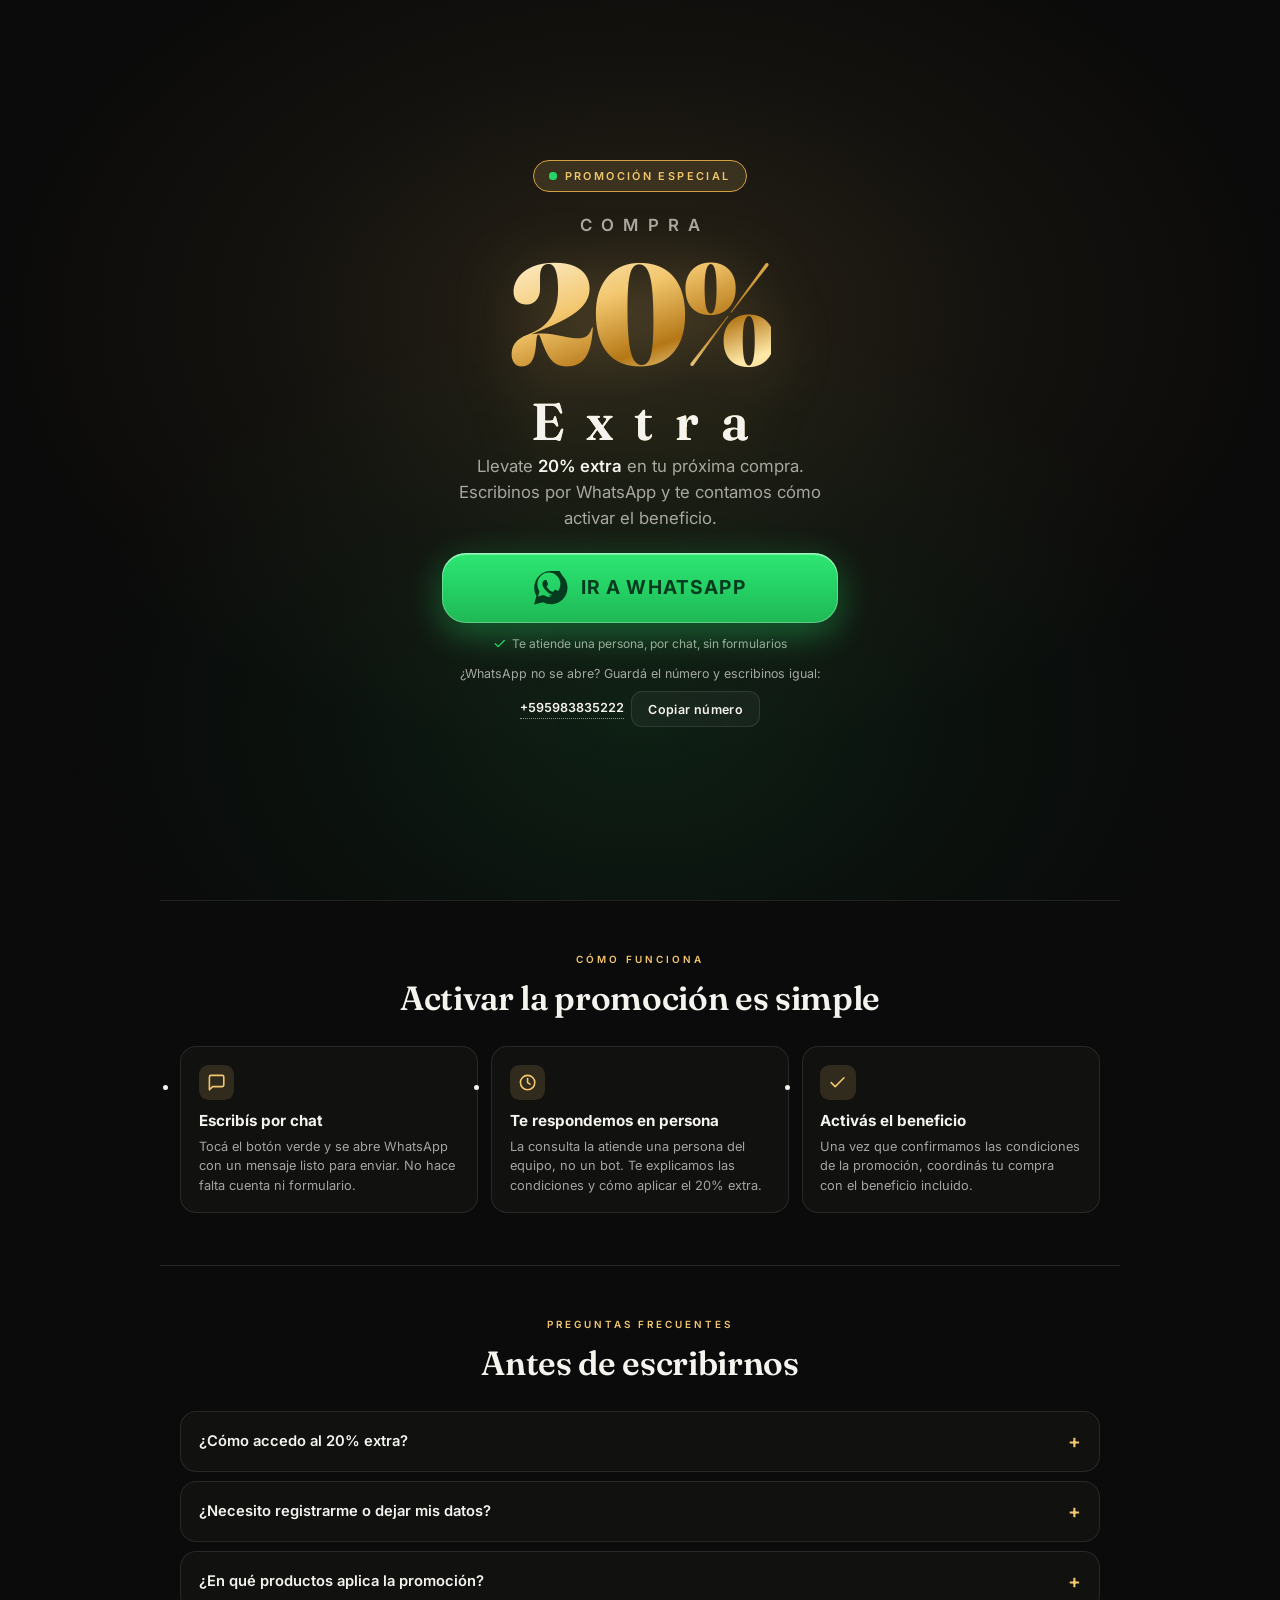
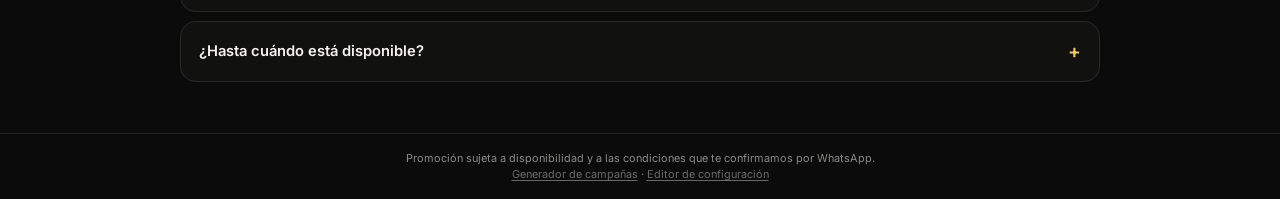
==== commit abd326f2: "Autoadministración por URL: generador de campañas sin tocar el repo - Nuevo params msg y expires (sa" ====
--- a/index.html
+++ b/index.html
@@ -142,7 +142,7 @@
 
 <footer class="foot">
   Promoción sujeta a disponibilidad y a las condiciones que te confirmamos por WhatsApp.<br />
-  Sitio estático: el código fuente y la configuración son públicos.
+  <a class="foot__link" href="generar.html">Generador de campañas</a> · <a class="foot__link" href="dev/config-editor.html">Editor de configuración</a>
 </footer>
 
 <!-- Aviso tipo toast compartido -->
--- a/assets/css/styles.css
+++ b/assets/css/styles.css
@@ -450,6 +450,8 @@
   border-top: 1px solid var(--line);
   width: 100%;
 }
+.foot__link { color: inherit; opacity: .75; text-decoration: underline; text-underline-offset: 2px; }
+.foot__link:hover { opacity: 1; color: var(--gold); }
 
 /* ---------- Animación de entrada ---------- */
 @keyframes rise {
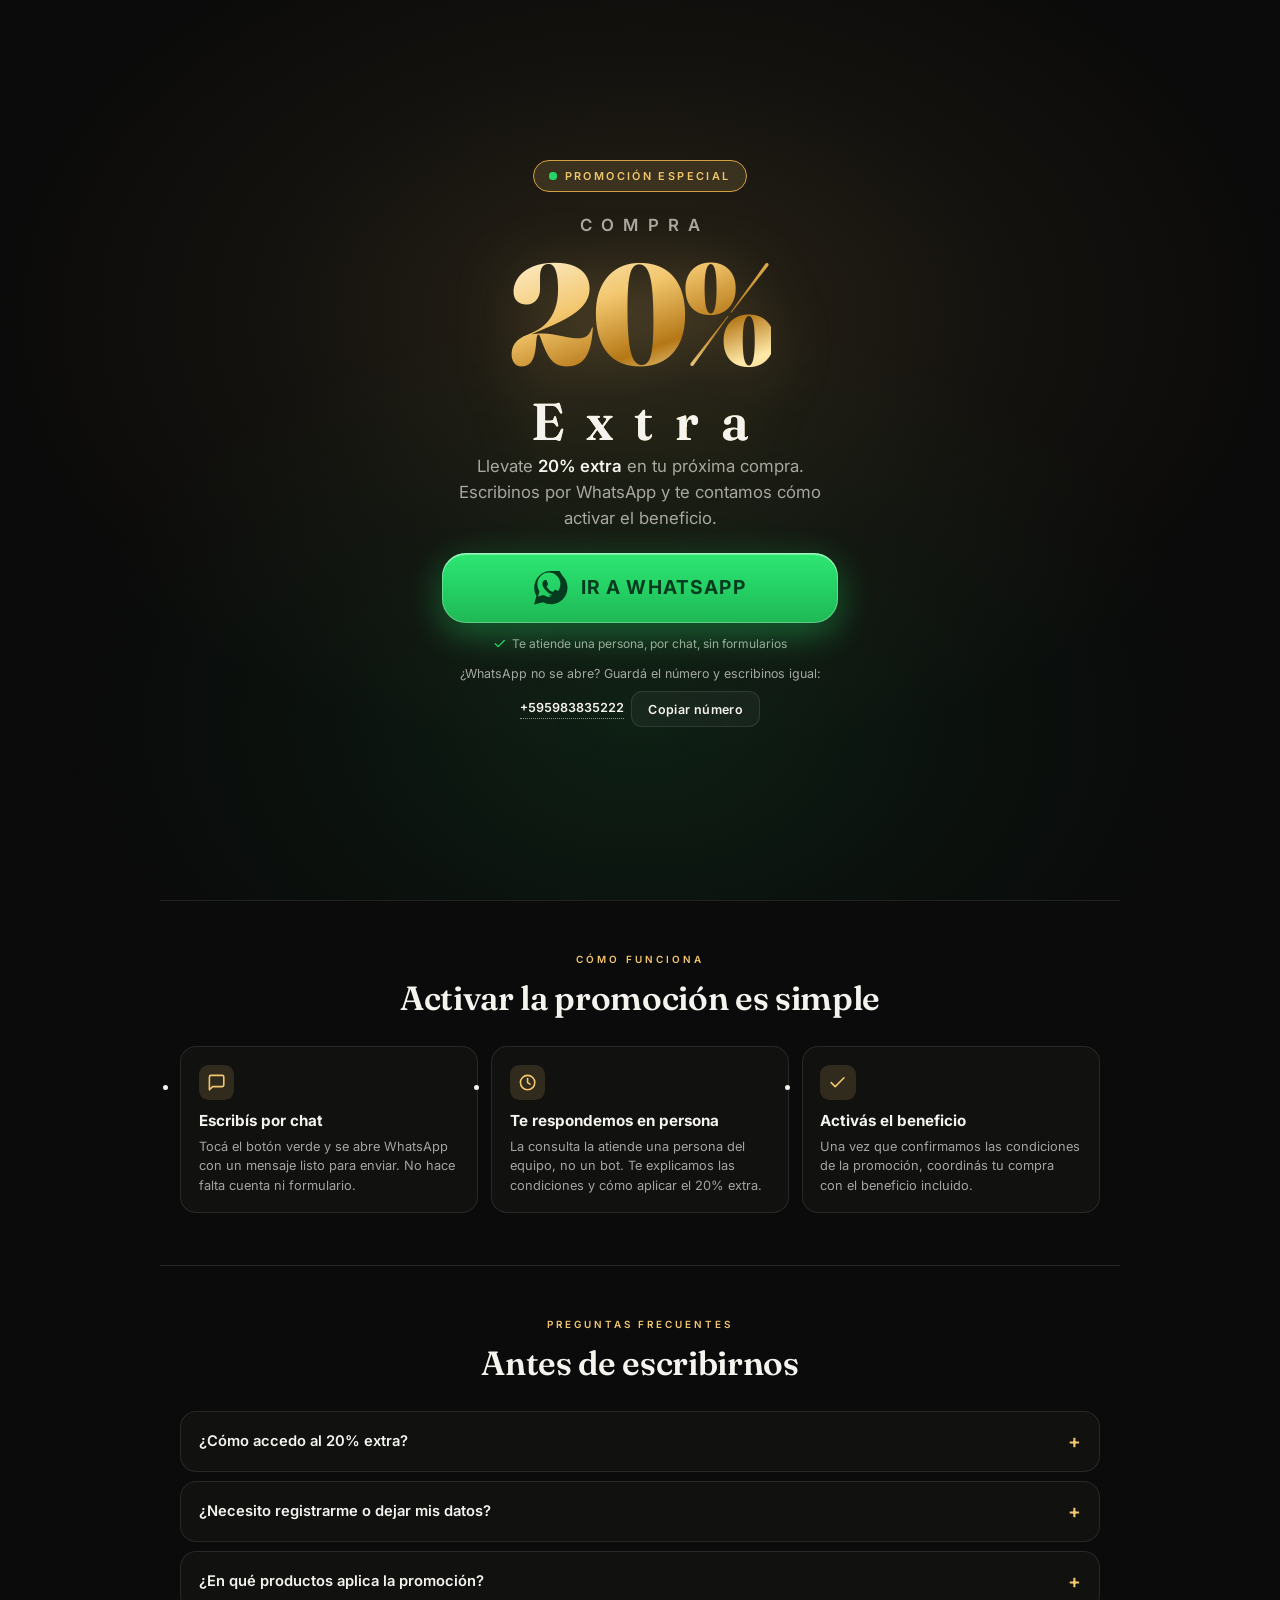
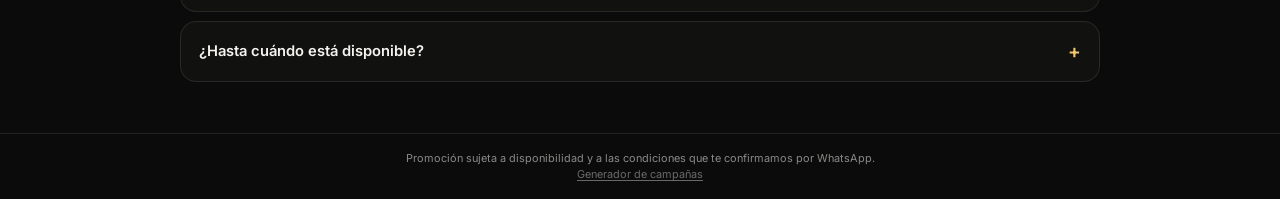
==== commit 644edb31: "Remove link to configuration editor from footer for clarity" ====
--- a/index.html
+++ b/index.html
@@ -142,7 +142,7 @@
 
 <footer class="foot">
   Promoción sujeta a disponibilidad y a las condiciones que te confirmamos por WhatsApp.<br />
-  <a class="foot__link" href="generar.html">Generador de campañas</a> · <a class="foot__link" href="dev/config-editor.html">Editor de configuración</a>
+  <a class="foot__link" href="generar.html">Generador de campañas</a>
 </footer>
 
 <!-- Aviso tipo toast compartido -->
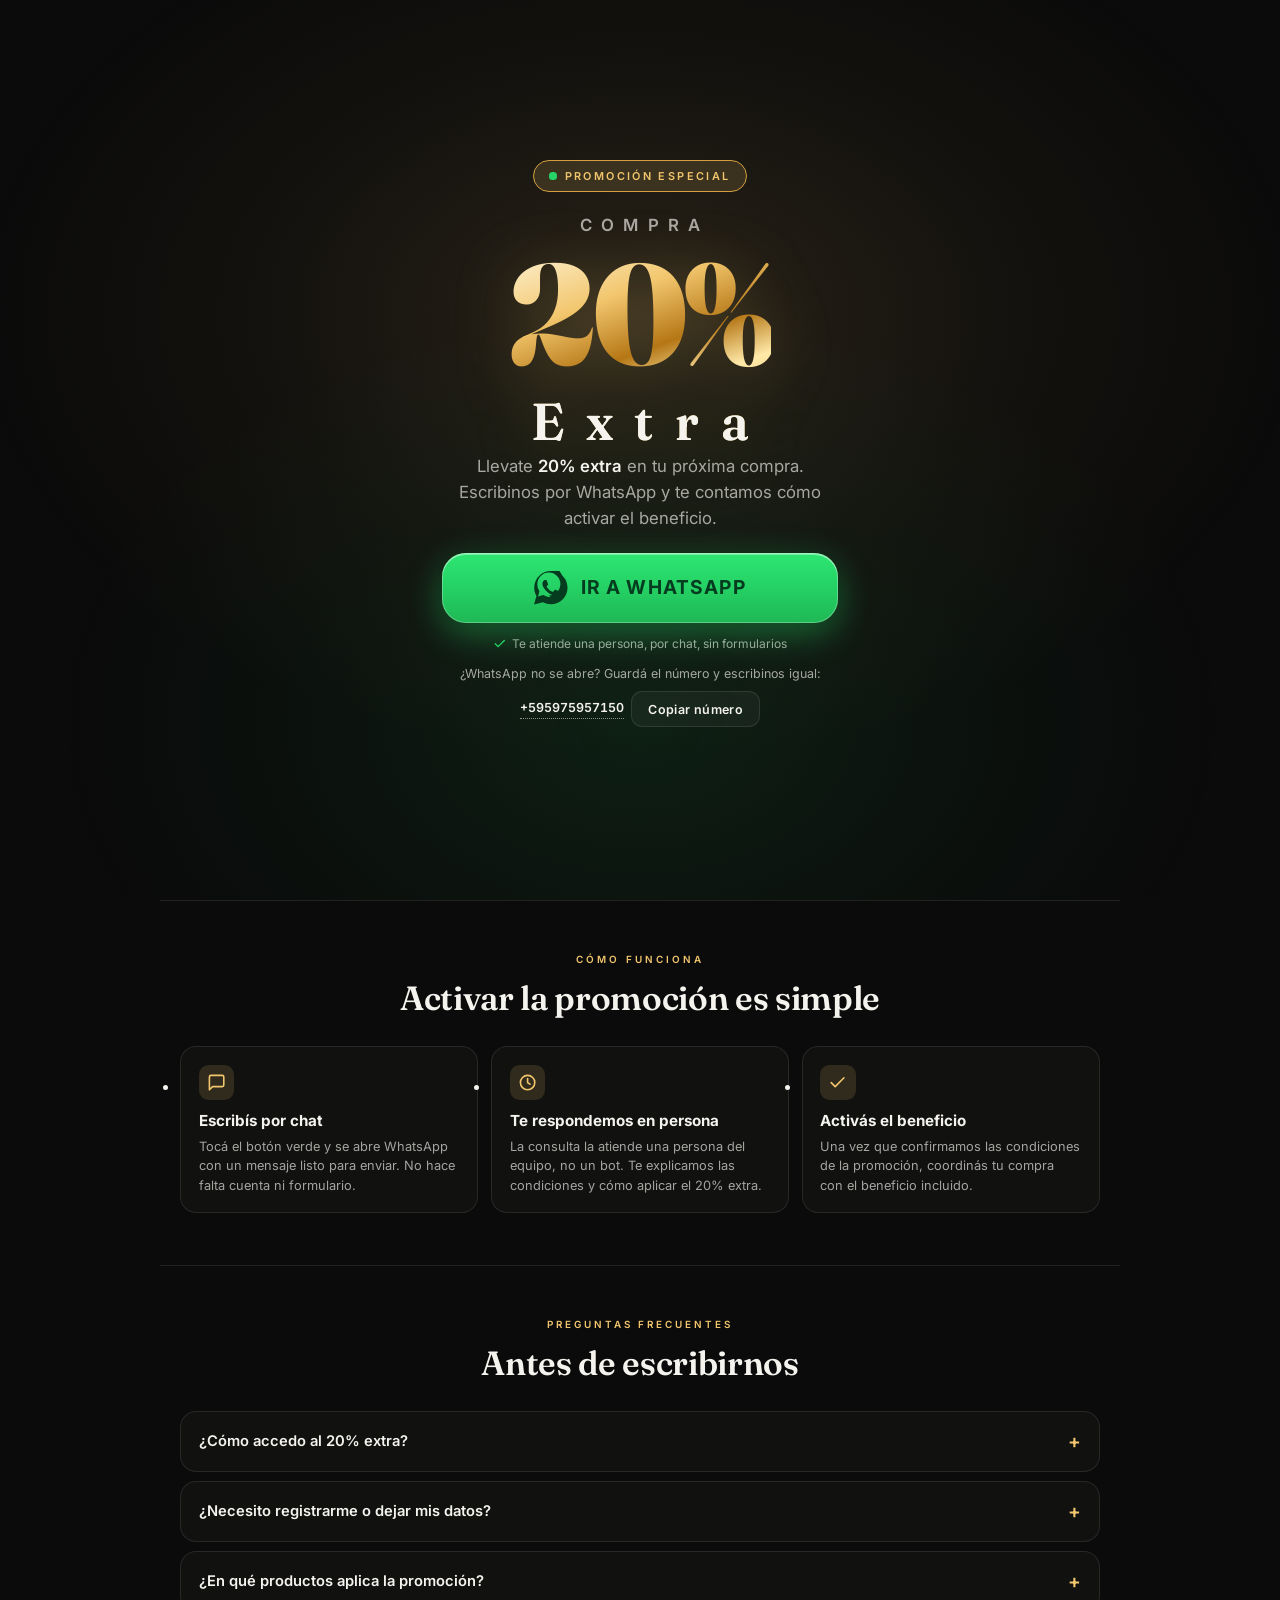
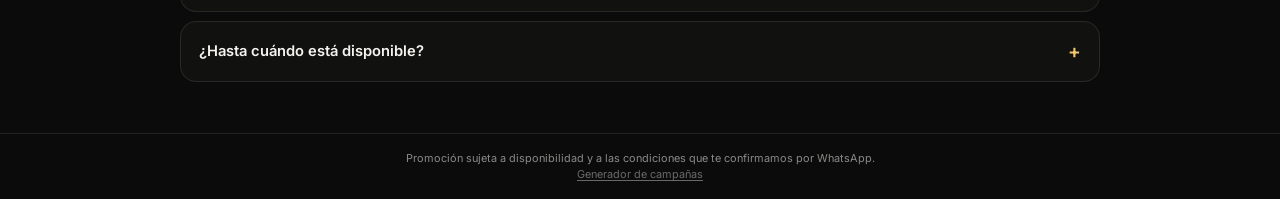
==== commit b95b8da0: "Add Meta Pixel Code for tracking page views in HTML files" ====
--- a/index.html
+++ b/index.html
@@ -25,6 +25,23 @@
 <link href="https://fonts.googleapis.com/css2?family=Fraunces:opsz,wght@9..144,600;9..144,900&family=Inter:wght@400;500;600;700&display=swap" rel="stylesheet" />
 
 <link rel="stylesheet" href="assets/css/styles.css" />
+<!-- Meta Pixel Code -->
+<script>
+!function(f,b,e,v,n,t,s)
+{if(f.fbq)return;n=f.fbq=function(){n.callMethod?
+n.callMethod.apply(n,arguments):n.queue.push(arguments)};
+if(!f._fbq)f._fbq=n;n.push=n;n.loaded=!0;n.version='2.0';
+n.queue=[];t=b.createElement(e);t.async=!0;
+t.src=v;s=b.getElementsByTagName(e)[0];
+s.parentNode.insertBefore(t,s)}(window, document,'script',
+'https://connect.facebook.net/en_US/fbevents.js');
+fbq('init', '1817980576149404');
+fbq('track', 'PageView');
+</script>
+<noscript><img height="1" width="1" style="display:none"
+src="https://www.facebook.com/tr?id=1817980576149404&ev=PageView&noscript=1"
+/></noscript>
+<!-- End Meta Pixel Code -->
 </head>
 
 <body>
